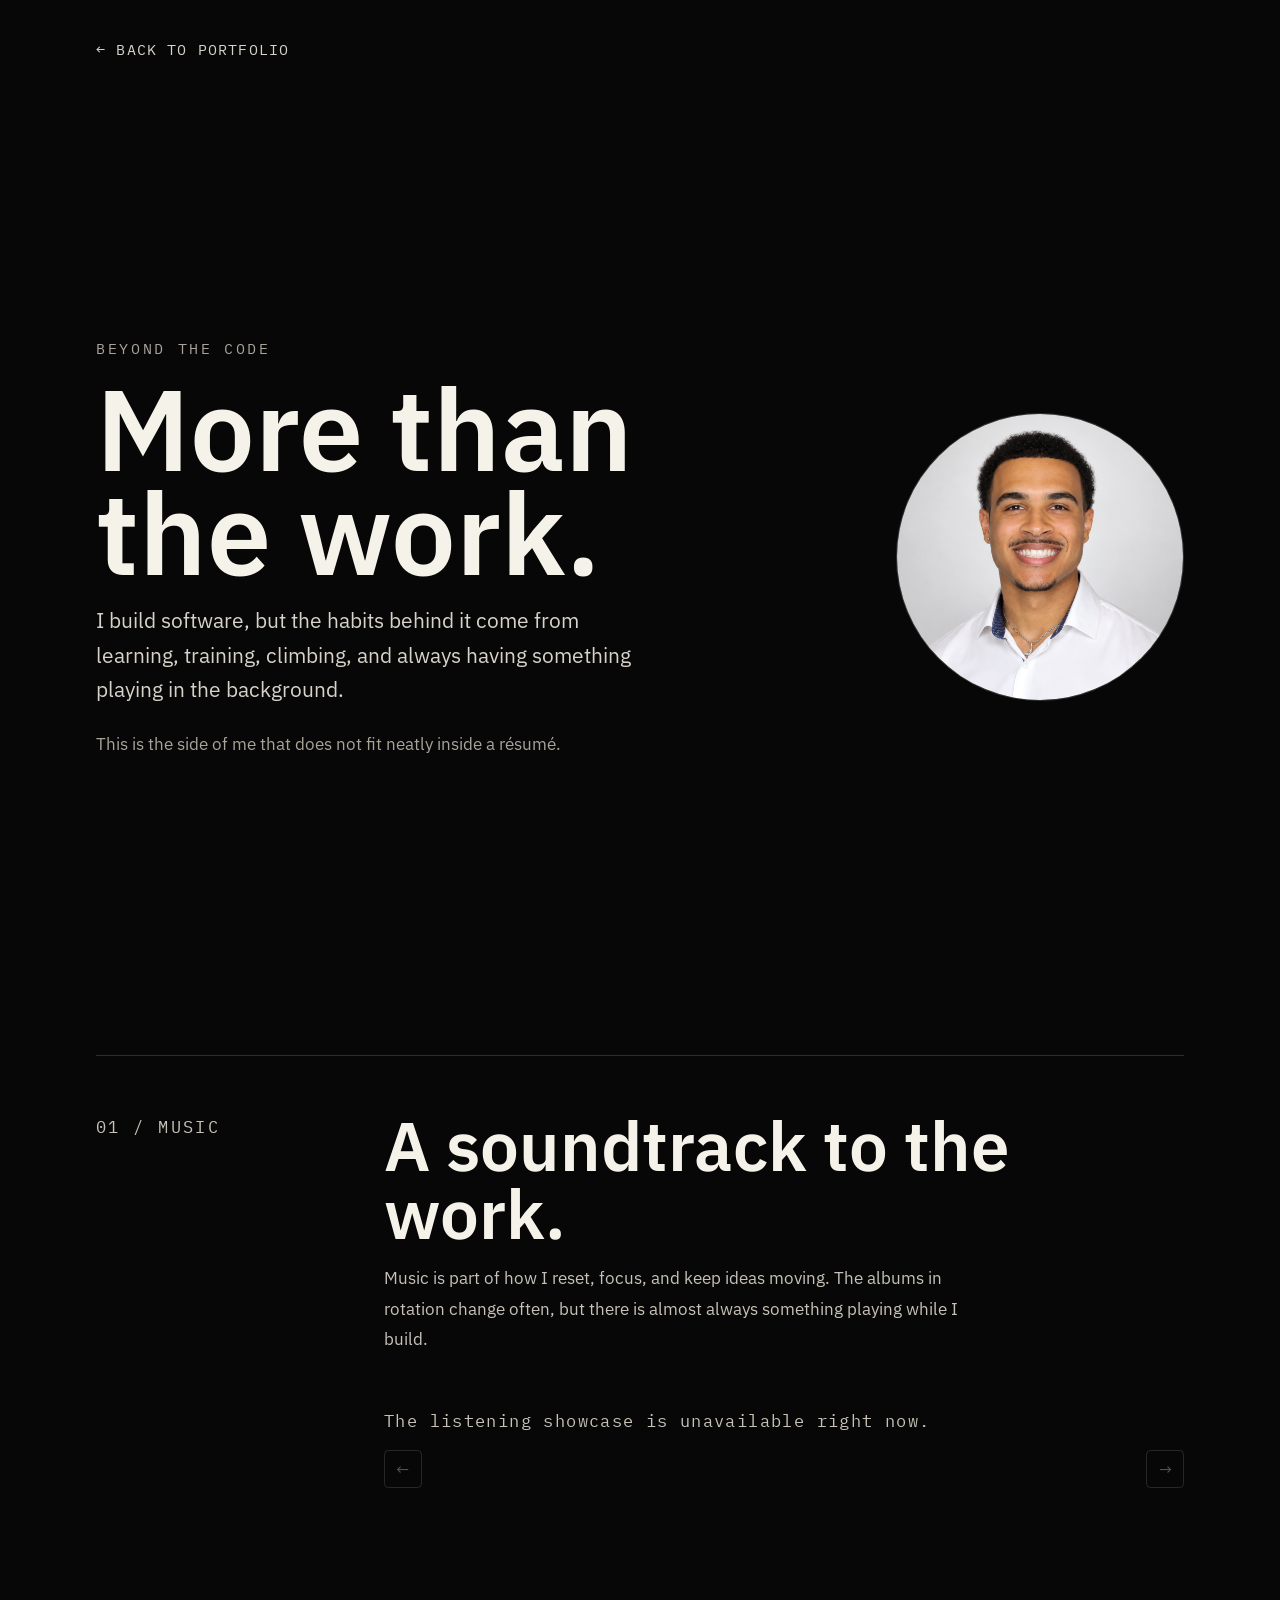
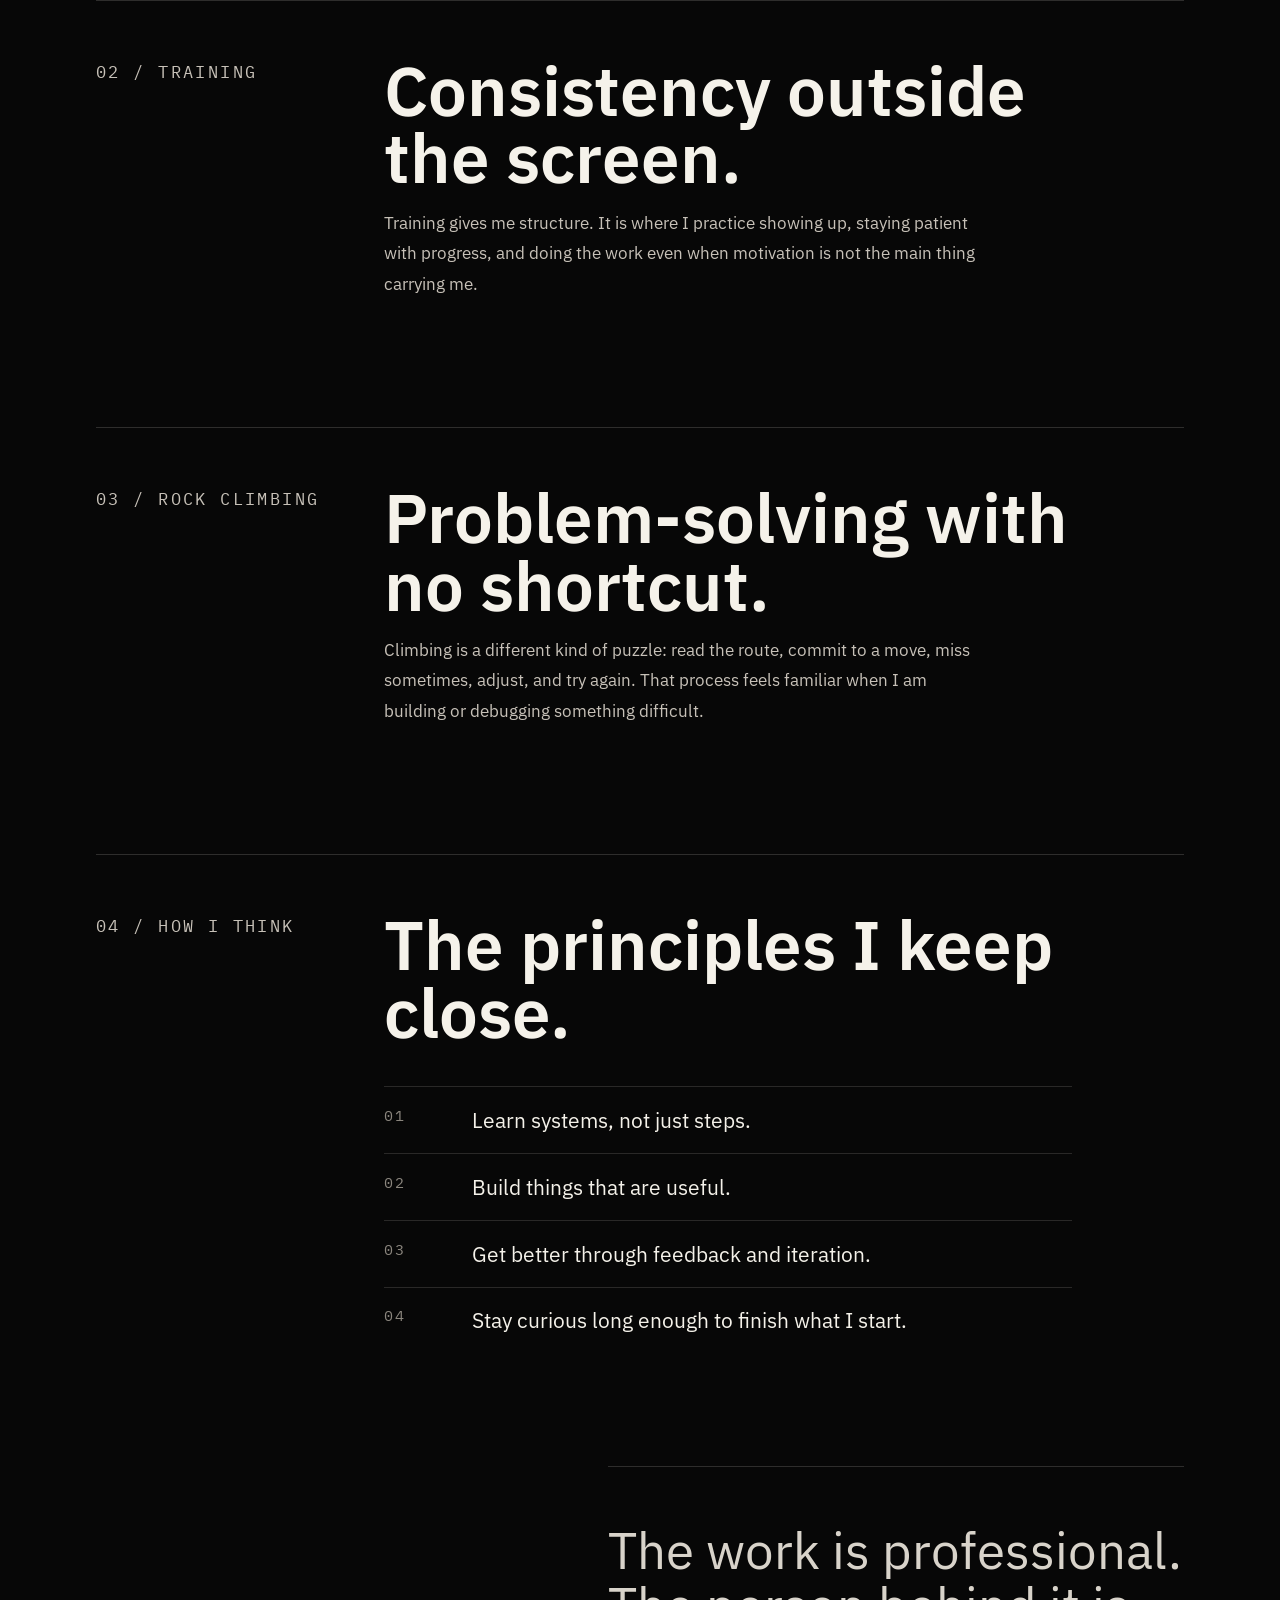
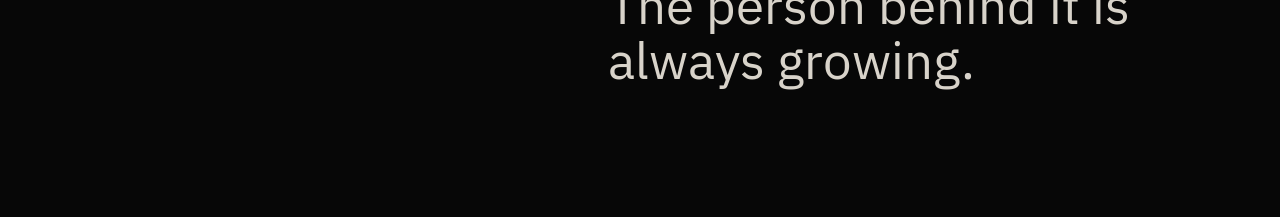
==== about.html @ 3e8cf812 "Add personal about page music showcase" ====
<!DOCTYPE html>
<html lang="en">
<head>
  <meta charset="UTF-8" />
  <title>About B.J. Saunders</title>
  <meta name="description" content="A personal about page for B.J. Saunders, focused on the interests and routines behind the portfolio." />
  <meta name="viewport" content="width=device-width, initial-scale=1" />
  <link rel="stylesheet" href="styles.css" />
</head>
<body class="about-page">
  <div class="page-transition-overlay" aria-hidden="true"></div>

  <main class="about-page-shell">
    <a class="about-page-back" href="index.html" data-return-transition>← Back to Portfolio</a>

    <section class="about-page-hero" aria-labelledby="about-page-title">
      <div class="about-page-hero-copy">
        <p class="about-page-eyebrow">BEYOND THE CODE</p>
        <h1 id="about-page-title">More than the work.</h1>
        <p class="about-page-copy">
          I build software, but the habits behind it come from learning, training, climbing,
          and always having something playing in the background.
        </p>
        <p class="about-page-secondary">
          This is the side of me that does not fit neatly inside a résumé.
        </p>
      </div>

      <figure class="about-page-portrait">
        <img
          src="assets/images/bj-headshot.png"
          alt="B.J. Saunders"
        />
      </figure>
    </section>

    <section class="about-section about-section-music" aria-labelledby="about-music-title">
      <p class="about-section-label">01 / MUSIC</p>
      <div class="about-section-body">
        <h2 id="about-music-title">A soundtrack to the work.</h2>
        <p>
          Music is part of how I reset, focus, and keep ideas moving. The albums in rotation
          change often, but there is almost always something playing while I build.
        </p>
        <div
          class="about-album-showcase"
          data-album-showcase
          aria-label="Recently played albums"
        >
          <p class="about-album-status" data-album-status aria-live="polite">
            Loading recent albums…
          </p>

          <div class="about-album-frame">
            <button
              class="about-album-nav about-album-nav-prev"
              type="button"
              aria-label="Show previous albums"
              data-album-prev
              disabled
            >
              <span aria-hidden="true">←</span>
            </button>

            <div
              class="about-album-viewport"
              data-album-viewport
              aria-label="Recently played album covers"
              tabindex="0"
            >
              <div class="about-album-track" data-album-track role="list"></div>
            </div>

            <button
              class="about-album-nav about-album-nav-next"
              type="button"
              aria-label="Show next albums"
              data-album-next
              disabled
            >
              <span aria-hidden="true">→</span>
            </button>
          </div>
        </div>
      </div>
    </section>

    <section class="about-section" aria-labelledby="about-training-title">
      <p class="about-section-label">02 / TRAINING</p>
      <div class="about-section-body">
        <h2 id="about-training-title">Consistency outside the screen.</h2>
        <p>
          Training gives me structure. It is where I practice showing up, staying patient
          with progress, and doing the work even when motivation is not the main thing
          carrying me.
        </p>
      </div>
    </section>

    <section class="about-section" aria-labelledby="about-climbing-title">
      <p class="about-section-label">03 / ROCK CLIMBING</p>
      <div class="about-section-body">
        <h2 id="about-climbing-title">Problem-solving with no shortcut.</h2>
        <p>
          Climbing is a different kind of puzzle: read the route, commit to a move, miss
          sometimes, adjust, and try again. That process feels familiar when I am building
          or debugging something difficult.
        </p>
      </div>
    </section>

    <section class="about-section about-principles" aria-labelledby="about-principles-title">
      <p class="about-section-label">04 / HOW I THINK</p>
      <div class="about-section-body">
        <h2 id="about-principles-title">The principles I keep close.</h2>
        <ol class="about-principles-list">
          <li>Learn systems, not just steps.</li>
          <li>Build things that are useful.</li>
          <li>Get better through feedback and iteration.</li>
          <li>Stay curious long enough to finish what I start.</li>
        </ol>
      </div>
    </section>

    <p class="about-page-closing">
      The work is professional. The person behind it is always growing.
    </p>
  </main>

  <script>
    (() => {
      const returnLink = document.querySelector('[data-return-transition]');
      const reduceMotion = window.matchMedia('(prefers-reduced-motion: reduce)').matches;

      if (!returnLink) return;

      let isReturnTransitioning = false;

      window.addEventListener('pageshow', () => {
        isReturnTransitioning = false;
        document.body.classList.remove('is-return-transitioning');
      });

      returnLink.addEventListener('click', (event) => {
        const shouldUseDefaultNavigation = (
          reduceMotion ||
          event.defaultPrevented ||
          event.button !== 0 ||
          event.metaKey ||
          event.ctrlKey ||
          event.shiftKey ||
          event.altKey ||
          returnLink.target
        );

        if (shouldUseDefaultNavigation) return;

        event.preventDefault();

        if (isReturnTransitioning) return;

        isReturnTransitioning = true;
        document.body.classList.add('is-return-transitioning');

        window.setTimeout(() => {
          window.location.href = 'index.html?from=about';
        }, 760);
      });
    })();
  </script>
  <script src="about.js" defer></script>
</body>
</html>
---- styles.css ----
/* Load display and text families */
@import url('https://api.fontshare.com/v2/css?f[]=clash-display@500,600&display=swap');
@import url('https://fonts.googleapis.com/css2?family=IBM+Plex+Mono:wght@400;500&family=IBM+Plex+Sans:wght@400;500;600&display=swap');

/* ---------- THEME COLORS ---------- */
:root {
  --bg: #FAF7F3;
  --surface: #F4F0EA;
  --surface-soft: #F4F0EA;
  --surface-strong: #EDE8E0;
  --text: #111111;
  --muted: #66615A;
  --faint: #827C73;
  --line: rgba(17, 17, 17, 0.18);
  --line-strong: rgba(17, 17, 17, 0.34);
  --shadow: none;
  --font-display: 'Clash Display', 'IBM Plex Sans', system-ui, sans-serif;
  --font-sans: 'IBM Plex Sans', system-ui, -apple-system, BlinkMacSystemFont, sans-serif;
  --font-mono: 'IBM Plex Mono', ui-monospace, SFMono-Regular, Menlo, Consolas, monospace;
  --step--1: clamp(0.82rem, 0.78rem + 0.18vw, 0.92rem);
  --step-0: clamp(0.98rem, 0.94rem + 0.22vw, 1.08rem);
  --step-1: clamp(1.12rem, 1.04rem + 0.4vw, 1.32rem);
  --step-2: clamp(1.38rem, 1.2rem + 0.9vw, 1.9rem);
  --step-3: clamp(2rem, 1.55rem + 2.2vw, 3.25rem);
  --radius-sm: 0.45rem;
  --radius-md: 0.72rem;
}

/* Base reset */
*,
*::before,
*::after {
  box-sizing: border-box;
}

html,
body {
  margin: 0;
  padding: 0;
}

body {
  font-family: var(--font-sans);
  background: var(--bg);
  color: var(--text);
  -webkit-font-smoothing: antialiased;
}

.ambient-dust {
  position: absolute;
  top: 0;
  left: 0;
  z-index: 0;
  width: 100%;
  height: 100%;
  pointer-events: none;
}

.site-header {
  position: sticky;
  top: 0;
  z-index: 20;
  background: rgba(250, 247, 243, 0.88);
  border-bottom: 1px solid var(--line);
  backdrop-filter: blur(12px);
}

.header-inner {
  max-width: 1040px;
  margin: 0 auto;
  padding: 1rem 1.5rem;
  display: flex;
  align-items: center;
  justify-content: space-between;
  gap: 1rem;
}

.brand {
  font-family: var(--font-mono);
  font-size: var(--step--1);
  font-weight: 600;
  letter-spacing: 0.12em;
  color: var(--text);
  text-decoration: none;
  text-transform: uppercase;
}

.site-header .nav-links {
  display: flex;
  flex-wrap: wrap;
  align-items: center;
  gap: 0.75rem;
}

.site-header .nav-links a {
  color: var(--muted);
  font-family: var(--font-sans);
  font-size: var(--step--1);
  text-decoration: none;
  padding: 0.35rem 0;
  border-radius: 0;
  transition: color 180ms ease;
}

.site-header .nav-links a:hover,
.site-header .nav-links a:focus-visible {
  color: var(--text);
}

.site-header .nav-links a.active {
  color: var(--text);
}

.page {
  position: relative;
  z-index: 1;
  max-width: 1040px;
  margin: 0 auto;
  padding: 4rem 1.5rem 5rem;
}

/* Typography */
h1, h2, h3 {
  margin: 0;
  font-family: var(--font-display);
  font-weight: 600;
  letter-spacing: 0;
  color: var(--text);
}

h1 {
  font-size: var(--step-3);
  line-height: 1.03;
}

h2 {
  font-size: var(--step-2);
}

h3 {
  font-size: var(--step-1);
}

p {
  margin: 0 0 1rem;
  line-height: 1.75;
  font-size: var(--step-0);
  color: var(--muted);
}

ul {
  margin: 0.85rem 0 1rem;
  padding-left: 1.1rem;
}

li {
  margin-bottom: 0.4rem;
  font-size: var(--step-0);
  color: var(--muted);
}

a {
  color: var(--text);
  text-decoration: underline;
  text-decoration-thickness: 1px;
  text-underline-offset: 3px;
}

a:hover {
  opacity: 0.88;
}

/* Focus styles */
a:focus-visible,
button:focus-visible,
.site-header .nav-links a:focus-visible {
  outline: 2px solid rgba(17, 17, 17, 0.7);
  outline-offset: 3px;
  border-radius: var(--radius-sm);
}

/* Scroll reveal helpers */
.reveal {
  opacity: 0;
  transform: translateY(10px);
  transition: opacity 420ms cubic-bezier(.2,.9,.2,1), transform 420ms cubic-bezier(.2,.9,.2,1);
}

.reveal.visible {
  opacity: 1;
  transform: none;
}

/* Hero */
.hero {
  position: relative;
  display: grid;
  grid-template-columns: minmax(0, 1.08fr) minmax(17rem, 0.72fr);
  align-items: center;
  gap: 2.5rem;
  min-height: 31rem;
  padding: 3.25rem 2.5rem 3rem;
  border-radius: var(--radius-md);
  background: rgba(244, 240, 234, 0.38);
  box-shadow: none;
  border: 1px solid var(--line);
  overflow: hidden;
}

.hero::before {
  content: none;
}

.hero > * {
  position: relative;
}

.hero-content {
  max-width: 39rem;
  z-index: 2;
}

.intro-eyebrow {
  display: inline-flex;
  text-transform: uppercase;
  letter-spacing: 0.2em;
  font-family: var(--font-mono);
  font-size: var(--step--1);
  margin-bottom: 1rem;
  color: var(--faint);
}

.intro-name {
  max-width: 12ch;
  text-wrap: balance;
}

.hero-tagline {
  max-width: 39rem;
  margin-top: 1rem;
  margin-bottom: 1rem;
  color: var(--text);
}

.hero-copy {
  max-width: 39rem;
  margin-bottom: 1.85rem;
}

.hero-actions {
  display: flex;
  flex-wrap: wrap;
  gap: 0.85rem;
}

.button {
  display: inline-flex;
  align-items: center;
  justify-content: center;
  padding: 0.78rem 1rem;
  border-radius: var(--radius-sm);
  font-weight: 600;
  text-decoration: none;
  transition: transform 180ms ease, background 180ms ease, color 180ms ease, border-color 180ms ease, box-shadow 180ms ease;
}

.button-primary {
  background: var(--text);
  color: var(--bg);
  box-shadow: none;
}

.button-secondary {
  background: transparent;
  color: var(--text);
  border: 1px solid var(--line);
}

.button:hover,
.button:focus-visible {
  transform: translateY(-1px);
}

.button-primary:hover,
.button-primary:focus-visible {
  background: #111111;
  box-shadow: none;
}

.button-secondary:hover,
.button-secondary:focus-visible {
  background: rgba(17, 17, 17, 0.05);
  border-color: var(--line-strong);
  box-shadow: none;
}

.hero-visual {
  position: relative;
  z-index: 1;
  display: grid;
  place-items: center;
  min-height: 24rem;
  isolation: isolate;
}

.portrait-ring {
  position: relative;
  z-index: 2;
  width: clamp(13rem, 24vw, 18rem);
  aspect-ratio: 1;
  padding: 0.45rem;
  border-radius: 50%;
  background: var(--line-strong);
  box-shadow:
    0 0 0 1px var(--line),
    0 18px 42px rgba(17, 17, 17, 0.12);
  animation: portraitDrift 9s ease-in-out infinite;
  transition: box-shadow 520ms cubic-bezier(0.16, 1, 0.3, 1);
}

.portrait-link {
  display: block;
  border-radius: 50%;
  color: inherit;
  text-decoration: none;
  line-height: 0;
  transform-origin: center;
  transition: transform 520ms cubic-bezier(0.16, 1, 0.3, 1);
}

.portrait-link:focus-visible {
  outline: 2px solid rgba(17, 17, 17, 0.7);
  outline-offset: 0.55rem;
}

.portrait-link:hover,
.portrait-link:focus-visible {
  transform: translateY(-9px) scale(1.04);
}

.portrait-link:hover .portrait-ring,
.portrait-link:focus-visible .portrait-ring {
  box-shadow:
    0 0 0 1px var(--line),
    0 0 0 0.42rem rgba(250, 247, 243, 0.72),
    0 20px 48px rgba(17, 17, 17, 0.14);
}

.hero-portrait {
  display: block;
  width: 100%;
  height: 100%;
  border-radius: 50%;
  object-fit: cover;
  object-position: 50% 42%;
  background: var(--surface);
}

.audio-wave {
  display: none;
}

.audio-wave::before,
.audio-wave::after {
  content: '';
  position: absolute;
  inset: 0;
  border-radius: inherit;
  background:
    linear-gradient(90deg, transparent, rgba(17, 17, 17, 0.1), rgba(130, 124, 115, 0.08), transparent),
    repeating-linear-gradient(90deg, transparent 0 1.1rem, rgba(17, 17, 17, 0.08) 1.1rem 1.16rem, transparent 1.16rem 2.2rem);
  mask-image: radial-gradient(ellipse at center, #000 0 44%, transparent 68%);
}

.audio-wave::after {
  transform: translateY(2rem) scaleX(0.86);
  opacity: 0.6;
}

.audio-wave-one {
  top: 3.2rem;
  right: -1.8rem;
  transform: rotate(-10deg);
  animation: waveSlide 12s ease-in-out infinite;
}

.audio-wave-two {
  bottom: 2.4rem;
  left: -2.2rem;
  transform: rotate(12deg);
  opacity: 0.2;
  animation: waveSlide 14s ease-in-out infinite reverse;
}

@keyframes portraitDrift {
  0%, 100% {
    transform: translateY(0);
  }

  50% {
    transform: translateY(-4px);
  }
}

@keyframes waveSlide {
  0%, 100% {
    translate: 0 0;
  }

  50% {
    translate: 10px 3px;
  }
}

/* Sections */
.section-heading {
  display: flex;
  flex-wrap: wrap;
  align-items: baseline;
  gap: 1rem;
  margin-bottom: 1rem;
}

.section-heading h2 {
  font-size: var(--step-2);
}

.section-text {
  color: var(--muted);
  font-size: var(--step-0);
  line-height: 1.75;
  max-width: 40rem;
}

.current-focus {
  margin-top: 2.5rem;
  padding: 1.4rem 0 0;
  border-top: 1px solid var(--line);
  background: transparent;
  border-radius: 0;
}

.focus-list {
  display: grid;
  grid-template-columns: repeat(3, minmax(0, 1fr));
  gap: 0.85rem;
  margin-top: 1rem;
}

.focus-card {
  min-height: 100%;
  padding: 1rem 0;
  border-top: 1px solid var(--line);
  border-radius: 0;
  background: transparent;
}

.focus-card h3 {
  margin-bottom: 0.55rem;
  font-size: var(--step-1);
}

.focus-card p {
  margin-bottom: 0;
  font-size: var(--step--1);
  line-height: 1.65;
}

.block {
  margin-top: 3rem;
  padding-top: 2rem;
  border-top: 1px solid var(--line);
}

.about p {
  color: var(--muted);
}

.project-grid,
.experience-grid,
.skills-grid,
.outside-grid {
  display: grid;
  gap: 1.2rem;
  margin-top: 1.5rem;
}

.project-card,
.experience-card,
.skills-card,
.outside-card {
  border: 1px solid var(--line);
  border-radius: var(--radius-md);
  background: rgba(244, 240, 234, 0.44);
  padding: 1.35rem;
  box-shadow: none;
  transition: border-color 180ms ease, background 180ms ease;
}

.project-card:hover,
.experience-card:hover,
.skills-card:hover,
.outside-card:hover {
  border-color: var(--line-strong);
  background: rgba(237, 232, 224, 0.5);
}

.project-card h3,
.experience-card h3,
.skills-card h3,
.outside-card h3 {
  margin-bottom: 0.9rem;
}

.project-stack {
  color: var(--faint);
  font-family: var(--font-mono);
  font-size: var(--step--1);
  line-height: 1.5;
  margin-bottom: 0.85rem;
}

.project-meta {
  display: flex;
  flex-wrap: wrap;
  gap: 0.6rem;
  margin-top: 1.2rem;
}

.meta-chip {
  display: inline-flex;
  align-items: center;
  padding: 0.32rem 0.55rem;
  border-radius: var(--radius-sm);
  background: transparent;
  border: 1px solid var(--line);
  color: var(--muted);
  font-family: var(--font-mono);
  font-size: var(--step--1);
}

.meta-empty {
  color: var(--muted);
  background: transparent;
}

.experience-meta {
  color: var(--faint);
  font-family: var(--font-mono);
  font-size: var(--step--1);
  margin-bottom: 1rem;
}

.experience-card-secondary {
  background: rgba(237, 232, 224, 0.36);
  border-color: var(--line);
}

.experience-card-secondary h3 {
  color: var(--text);
}

.experience-card-secondary .experience-meta {
  color: var(--faint);
}

.skills-grid {
  grid-template-columns: repeat(2, minmax(0, 1fr));
}

.skills-card {
  background: rgba(244, 240, 234, 0.36);
}

.outside-grid {
  grid-template-columns: repeat(2, minmax(0, 1fr));
  align-items: stretch;
}

.outside-card-featured {
  grid-column: 1 / -1;
  grid-row: auto;
  border-color: var(--line-strong);
  background: rgba(244, 240, 234, 0.5);
  box-shadow: none;
}

.music-card-note {
  margin-top: 1.25rem;
  padding-top: 0.85rem;
  border-top: 1px solid var(--line);
}

.music-card-note p {
  margin-bottom: 0;
  color: var(--muted);
  font-size: var(--step--1);
  line-height: 1.55;
}

.music-card-note-label {
  color: var(--faint);
  font-family: var(--font-mono);
  letter-spacing: 0.12em;
  text-transform: uppercase;
}

.outside-note {
  color: var(--muted);
  margin-top: 0.65rem;
}

.contact-links {
  display: flex;
  flex-wrap: wrap;
  gap: 0.9rem;
  margin-top: 1.1rem;
}

.contact-icon-link {
  display: inline-grid;
  place-items: center;
  width: 3.1rem;
  height: 3.1rem;
  border: 1px solid var(--line-strong);
  border-radius: var(--radius-sm);
  color: var(--text);
  text-decoration: none;
  transition: background 180ms ease, border-color 180ms ease, color 180ms ease;
}

.contact-icon-link svg {
  width: 1.35rem;
  height: 1.35rem;
  fill: none;
  stroke: currentColor;
  stroke-linecap: round;
  stroke-linejoin: round;
  stroke-width: 1.7;
}

.contact-icon-link:hover,
.contact-icon-link:focus-visible {
  background: var(--text);
  border-color: var(--text);
  color: var(--bg);
}

/* Floating music mini-player */
.music-player {
  position: fixed;
  right: max(1.25rem, env(safe-area-inset-right));
  left: auto;
  top: auto;
  bottom: max(1.25rem, env(safe-area-inset-bottom));
  z-index: 30;
  width: min(21rem, calc(100vw - 2rem));
  pointer-events: none;
}

.music-player-toggle,
.music-player-card,
.music-player-close {
  pointer-events: auto;
}

.music-player-toggle {
  display: grid;
  justify-items: center;
  gap: 0.52rem;
  width: min(9.4rem, 100%);
  margin-left: auto;
  padding: 0.62rem;
  border: 0;
  border-radius: var(--radius-md);
  background: transparent;
  box-shadow: none;
  text-align: center;
  color: var(--text);
  cursor: pointer;
  transition:
    opacity 180ms ease,
    visibility 0s linear,
    transform 380ms cubic-bezier(0.2, 0.8, 0.2, 1),
    background 180ms ease,
    box-shadow 180ms ease;
}

.music-player-toggle:hover,
.music-player-toggle:focus-visible {
  transform: translateY(-2px);
  background: transparent;
  box-shadow: none;
}

.music-player-card {
  position: absolute;
  right: 0;
  left: auto;
  top: auto;
  bottom: 0;
  width: 100%;
  padding: 1rem;
  border: 1px solid var(--line);
  border-radius: var(--radius-md);
  background: rgba(10, 10, 10, 0.96);
  box-shadow: none;
  color: #F5F2EA;
  opacity: 0;
  transform: translate(0.5rem, 1.4rem) scale(0.94);
  transform-origin: bottom right;
  visibility: hidden;
  transition:
    opacity 360ms ease,
    transform 360ms cubic-bezier(0.2, 0.8, 0.2, 1),
    visibility 360ms ease;
}

.music-player.is-expanded .music-player-card {
  opacity: 1;
  transform: translateY(0) scale(1);
  visibility: visible;
}

.music-player.is-expanded .music-player-toggle {
  opacity: 0;
  visibility: hidden;
  transform: translateY(0.25rem) scale(0.9);
  transition:
    opacity 180ms ease 220ms,
    transform 380ms cubic-bezier(0.2, 0.8, 0.2, 1),
    visibility 0s linear 400ms;
}

.music-player-header {
  display: flex;
  align-items: center;
  justify-content: space-between;
  gap: 1rem;
  margin-bottom: 0.85rem;
}

.music-player-header h2 {
  font-family: var(--font-mono);
  font-size: var(--step--1);
  letter-spacing: 0.13em;
  text-transform: uppercase;
  color: #B9B6AE;
}

.music-player-close {
  display: inline-grid;
  place-items: center;
  flex: 0 0 auto;
  width: 2rem;
  height: 2rem;
  padding: 0;
  border: 1px solid rgba(245, 242, 234, 0.18);
  border-radius: 50%;
  background: rgba(255, 255, 255, 0.04);
  color: #F5F2EA;
  cursor: pointer;
  font: inherit;
  line-height: 1;
  transition: background 180ms ease, border-color 180ms ease, transform 180ms ease;
}

.music-player-close:hover,
.music-player-close:focus-visible {
  background: rgba(245, 242, 234, 0.08);
  border-color: rgba(245, 242, 234, 0.34);
  transform: translateY(-1px);
}

.music-player-body {
  display: grid;
  grid-template-columns: 6.5rem minmax(0, 1fr);
  align-items: center;
  gap: 1rem;
}

.album-placeholder {
  display: grid;
  place-items: center;
  width: 6.5rem;
  aspect-ratio: 1;
  border-radius: 0.72rem;
  background: rgba(255, 255, 255, 0.02);
}

.compact-art-wrap {
  position: relative;
  display: grid;
  place-items: center;
  width: 5.75rem;
  aspect-ratio: 1;
  transform-origin: center;
  transition: transform 380ms cubic-bezier(0.2, 0.8, 0.2, 1);
}

.music-player.is-expanded .compact-art-wrap {
  transform: rotate(70deg) scale(0.9);
}

.compact-album-art,
.expanded-album-art {
  display: block;
  width: 100%;
  height: 100%;
  border: 1px solid rgba(245, 243, 238, 0.14);
  object-fit: cover;
  background:
    linear-gradient(135deg, rgba(245, 242, 234, 0.14), rgba(126, 122, 114, 0.08)),
    rgba(18, 18, 18, 0.95);
}

.compact-album-art {
  border-radius: 50%;
  box-shadow:
    0 0 0 0.24rem rgba(7, 7, 7, 0.96),
    0 0 0 0.32rem rgba(245, 242, 234, 0.12),
    inset 0 0 0 1px rgba(245, 243, 238, 0.14),
    inset 0 0 28px rgba(8, 9, 12, 0.34),
    0 0 18px rgba(245, 242, 234, 0.08);
}

.compact-art-wrap::after {
  content: '';
  position: absolute;
  inset: 0.12rem;
  border-radius: 50%;
  pointer-events: none;
  background:
    repeating-radial-gradient(circle at center, transparent 0 0.45rem, rgba(8, 9, 12, 0.16) 0.48rem 0.5rem),
    radial-gradient(circle at 36% 28%, rgba(255, 255, 255, 0.16), transparent 24%);
}

.expanded-album-art {
  border-radius: 0.72rem;
  box-shadow: none;
}

.compact-track-copy {
  display: grid;
  gap: 0.1rem;
  width: 100%;
  min-width: 0;
}

.compact-status,
.compact-title,
.compact-artist {
  display: block;
  min-width: 0;
  overflow: hidden;
  text-overflow: ellipsis;
  white-space: nowrap;
}

.compact-status {
  color: var(--faint);
  font-family: var(--font-mono);
  font-size: clamp(0.58rem, 0.55rem + 0.12vw, 0.64rem);
  font-weight: 600;
  letter-spacing: 0.08em;
  line-height: 1.2;
  text-transform: uppercase;
}

.compact-title {
  color: var(--text);
  font-size: var(--step--1);
  font-weight: 600;
  line-height: 1.28;
}

.compact-artist {
  color: var(--muted);
  font-size: clamp(0.72rem, 0.68rem + 0.15vw, 0.8rem);
  line-height: 1.35;
}

.music-player.is-playing .compact-album-art {
  animation: vinylRotate 18s linear infinite;
}

.track-title {
  margin-bottom: 0.2rem;
  color: #F5F2EA;
  font-weight: 600;
  line-height: 1.35;
}

.track-meta {
  margin-bottom: 0.32rem;
  color: #B9B6AE;
  font-size: var(--step--1);
  line-height: 1.45;
}

.track-status {
  margin-bottom: 0.7rem;
  color: #B9B6AE;
  font-family: var(--font-mono);
  font-size: var(--step--1);
  line-height: 1.45;
}

.spotify-placeholder {
  display: inline-flex;
  align-items: center;
  width: fit-content;
  padding: 0.4rem 0.58rem;
  border: 1px solid rgba(245, 242, 234, 0.18);
  border-radius: var(--radius-sm);
  background: transparent;
  color: #B9B6AE;
  font-size: var(--step--1);
  line-height: 1.2;
}

.spotify-link {
  text-decoration: none;
}

.spotify-link:hover,
.spotify-link:focus-visible {
  color: #F5F2EA;
  border-color: rgba(245, 242, 234, 0.34);
  background: rgba(245, 242, 234, 0.06);
}

.spotify-link.is-hidden {
  display: none;
}

.page-transition-overlay {
  position: fixed;
  inset: 0;
  z-index: 100;
  background: #050505;
  pointer-events: none;
  transform: translateX(-100%);
  transition: transform 740ms cubic-bezier(0.76, 0, 0.24, 1);
}

body.is-page-transitioning .page-transition-overlay {
  pointer-events: auto;
  transform: translateX(0);
}

html.is-returning-from-about .page-transition-overlay {
  animation: portfolioReturnReveal 760ms cubic-bezier(0.76, 0, 0.24, 1) 120ms forwards;
  transform: translateX(0);
}

.about-page .page-transition-overlay {
  animation: aboutPageReveal 760ms cubic-bezier(0.76, 0, 0.24, 1) 120ms forwards;
  transform: translateX(0);
}

.about-page.is-return-transitioning .page-transition-overlay {
  animation: none;
  pointer-events: auto;
  transform: translateX(0);
  transition: transform 740ms cubic-bezier(0.76, 0, 0.24, 1);
}

/* Personal about page */
.about-page {
  min-height: 100vh;
  background: #070707;
  color: #F5F2EA;
}

.about-page-shell {
  width: min(68rem, calc(100% - 2rem));
  margin: 0 auto;
  padding: clamp(1.25rem, 4vw, 2.5rem) 0 clamp(4rem, 10vw, 8rem);
  display: flex;
  flex-direction: column;
  gap: clamp(4rem, 9vw, 7rem);
}

.about-page-back {
  align-self: flex-start;
  color: #D8D3CA;
  font-family: var(--font-mono);
  font-size: var(--step--1);
  letter-spacing: 0.08em;
  text-decoration: none;
  text-transform: uppercase;
}

.about-page-back:hover,
.about-page-back:focus-visible {
  color: #F5F2EA;
}

.about-page a:focus-visible {
  outline: 2px solid rgba(245, 242, 234, 0.82);
  outline-offset: 0.35rem;
}

.about-page-hero {
  min-height: calc(100vh - 8rem);
  display: grid;
  grid-template-columns: minmax(0, 1.05fr) minmax(15rem, 0.75fr);
  align-items: center;
  gap: clamp(2rem, 6vw, 5rem);
}

.about-page-eyebrow {
  margin-bottom: 1.1rem;
  color: #A9A39A;
  font-family: var(--font-mono);
  font-size: var(--step--1);
  letter-spacing: 0.18em;
  line-height: 1.4;
  text-transform: uppercase;
}

.about-page h1 {
  margin-bottom: 1.15rem;
  color: #F5F2EA;
  font-size: clamp(3.2rem, 9vw, 7.5rem);
  line-height: 0.9;
  max-width: 8ch;
}

.about-page-copy {
  max-width: 35rem;
  color: #D8D3CA;
  font-size: var(--step-1);
  line-height: 1.65;
}

.about-page-secondary {
  max-width: 31rem;
  margin-top: 1.35rem;
  color: #A9A39A;
  font-size: var(--step-0);
}

.about-page-portrait {
  margin: 0;
  justify-self: end;
  width: min(100%, clamp(14rem, 28vw, 18rem));
}

.about-page-portrait img {
  display: block;
  width: 100%;
  aspect-ratio: 1;
  border-radius: 50%;
  object-fit: cover;
  object-position: 50% 42%;
  border: 1px solid rgba(245, 242, 234, 0.18);
  filter: grayscale(0.08) contrast(1.04);
}

.about-section {
  display: grid;
  grid-template-columns: minmax(8rem, 0.28fr) minmax(0, 1fr);
  gap: clamp(1.5rem, 5vw, 4rem);
  padding-top: clamp(2rem, 5vw, 3.5rem);
  border-top: 1px solid rgba(245, 242, 234, 0.16);
}

.about-section-label {
  margin: 0;
  color: #8B867E;
  font-family: var(--font-mono);
  font-size: var(--step--1);
  letter-spacing: 0.14em;
  line-height: 1.5;
}

.about-section-body {
  max-width: 43rem;
}

.about-section h2 {
  margin-bottom: 1rem;
  color: #F5F2EA;
  font-size: clamp(2.1rem, 5.4vw, 4.7rem);
  line-height: 0.98;
}

.about-section p {
  max-width: 38rem;
  color: #C7C1B8;
  font-size: var(--step-0);
  line-height: 1.75;
}

.about-section-music .about-section-body {
  max-width: min(100%, 58rem);
}

.about-album-showcase {
  margin-top: clamp(2rem, 5vw, 3.25rem);
  max-width: 100%;
}

.about-album-status {
  min-height: 1.35rem;
  margin: 0 0 0.85rem;
  color: #8B867E;
  font-family: var(--font-mono);
  font-size: var(--step--1);
  letter-spacing: 0.08em;
  line-height: 1.45;
}

.about-album-frame {
  display: grid;
  grid-template-columns: auto minmax(0, 1fr) auto;
  align-items: center;
  gap: 0.75rem;
  max-width: 100%;
}

.about-album-viewport {
  min-width: 0;
  max-width: 100%;
  overflow-x: auto;
  overflow-y: hidden;
  scroll-snap-type: x mandatory;
  scroll-padding-inline: 0.2rem;
  -webkit-overflow-scrolling: touch;
  scrollbar-width: none;
}

.about-album-viewport::-webkit-scrollbar {
  display: none;
}

.about-album-track {
  display: flex;
  align-items: stretch;
  gap: clamp(0.8rem, 2vw, 1.15rem);
  padding: 0.2rem 0 0.4rem;
}

.about-album-card {
  flex: 0 0 clamp(9.2rem, 17vw, 12.5rem);
  min-width: 0;
  color: #F5F2EA;
  text-decoration: none;
  scroll-snap-align: start;
  transition: transform 220ms ease;
}

.about-album-card:hover,
.about-album-card:focus-visible {
  transform: translateY(-4px) scale(1.025);
}

.about-album-card img {
  display: block;
  width: 100%;
  aspect-ratio: 1;
  object-fit: cover;
  border: 1px solid rgba(245, 242, 234, 0.16);
}

.about-album-caption {
  display: grid;
  gap: 0.22rem;
  padding-top: 0.72rem;
}

.about-album-name,
.about-album-artist,
.about-album-track-title {
  display: block;
  min-width: 0;
  overflow: hidden;
  text-overflow: ellipsis;
  white-space: nowrap;
}

.about-album-name {
  color: #F5F2EA;
  font-size: var(--step--1);
  font-weight: 600;
  line-height: 1.35;
}

.about-album-artist {
  color: #C7C1B8;
  font-size: clamp(0.74rem, 0.7rem + 0.16vw, 0.84rem);
  line-height: 1.35;
}

.about-album-track-title {
  color: #8B867E;
  font-family: var(--font-mono);
  font-size: clamp(0.64rem, 0.61rem + 0.12vw, 0.72rem);
  line-height: 1.35;
}

.about-album-nav {
  display: inline-grid;
  place-items: center;
  width: 2.35rem;
  height: 2.35rem;
  padding: 0;
  border: 1px solid rgba(245, 242, 234, 0.42);
  border-radius: 0.28rem;
  background: transparent;
  color: #F5F2EA;
  cursor: pointer;
  font: inherit;
  line-height: 1;
  transition: color 180ms ease, border-color 180ms ease, opacity 180ms ease, transform 180ms ease;
}

.about-album-nav:hover,
.about-album-nav:focus-visible {
  border-color: rgba(245, 242, 234, 0.82);
  transform: translateY(-1px);
}

.about-album-nav:disabled {
  cursor: default;
  opacity: 0.32;
  transform: none;
}

.about-principles-list {
  margin: clamp(1.5rem, 4vw, 2.5rem) 0 0;
  padding: 0;
  list-style: none;
  counter-reset: about-principle;
}

.about-principles-list li {
  counter-increment: about-principle;
  display: grid;
  grid-template-columns: 4.5rem minmax(0, 1fr);
  gap: 1rem;
  margin: 0;
  padding: 1.1rem 0;
  border-top: 1px solid rgba(245, 242, 234, 0.14);
  color: #F5F2EA;
  font-size: var(--step-1);
  line-height: 1.45;
}

.about-principles-list li::before {
  content: counter(about-principle, decimal-leading-zero);
  color: #8B867E;
  font-family: var(--font-mono);
  font-size: var(--step--1);
  letter-spacing: 0.14em;
}

.about-page-closing {
  max-width: 36rem;
  margin: 0 0 0 auto;
  padding-top: clamp(2rem, 5vw, 3.5rem);
  border-top: 1px solid rgba(245, 242, 234, 0.16);
  color: #D8D3CA;
  font-family: var(--font-display);
  font-size: clamp(1.7rem, 4vw, 3.2rem);
  line-height: 1.08;
}

@media (max-width: 760px) {
  .about-page-shell {
    width: min(100% - 2rem, 42rem);
    gap: clamp(3rem, 12vw, 5rem);
  }

  .about-page-hero {
    min-height: auto;
    grid-template-columns: 1fr;
    padding-top: clamp(2.5rem, 12vw, 5rem);
  }

  .about-page-portrait {
    justify-self: start;
    order: -1;
    width: clamp(12rem, 58vw, 16rem);
  }

  .about-page h1 {
    font-size: clamp(3rem, 18vw, 5.4rem);
  }

  .about-section {
    grid-template-columns: 1fr;
    gap: 0.9rem;
  }

  .about-section h2 {
    font-size: clamp(2rem, 12vw, 3.4rem);
  }

  .about-album-frame {
    grid-template-columns: 2.2rem minmax(0, 1fr) 2.2rem;
    gap: 0.5rem;
  }

  .about-album-card {
    flex-basis: clamp(8.25rem, 42vw, 10rem);
  }

  .about-album-nav {
    width: 2.2rem;
    height: 2.2rem;
  }

  .about-principles-list li {
    grid-template-columns: 3rem minmax(0, 1fr);
    gap: 0.8rem;
  }

  .about-page-closing {
    margin-left: 0;
  }
}

@keyframes aboutPageReveal {
  to {
    transform: translateX(100%);
  }
}

@keyframes portfolioReturnReveal {
  to {
    transform: translateX(-100%);
  }
}

@keyframes vinylRotate {
  to {
    transform: rotate(360deg);
  }
}

@media (max-width: 900px) {
  .header-inner {
    flex-direction: column;
    align-items: flex-start;
  }

  .site-header .nav-links {
    justify-content: flex-start;
  }

  .hero {
    grid-template-columns: 1fr;
    min-height: auto;
    gap: 2rem;
    padding: 2.5rem 1.2rem 2rem;
  }

  .hero-content {
    max-width: none;
  }

  .intro-name {
    max-width: 13ch;
  }

  .hero-visual {
    min-height: 19rem;
    order: -1;
  }

  .portrait-ring {
    width: clamp(12rem, 50vw, 16.5rem);
  }

  .audio-wave {
    width: 76%;
  }

  .hero-actions {
    flex-direction: column;
    align-items: stretch;
  }

  .skills-grid,
  .project-grid,
  .experience-grid,
  .focus-list,
  .outside-grid {
    grid-template-columns: 1fr;
  }

  .outside-card-featured {
    grid-column: auto;
    grid-row: auto;
  }
}

@media (max-width: 640px) {
  .page,
  .header-inner {
    padding-left: 1rem;
    padding-right: 1rem;
  }
  .hero {
    border-radius: 1.5rem;
  }
}

@media (max-width: 640px) {
  .music-player-body {
    grid-template-columns: 5rem minmax(0, 1fr);
  }

  .album-placeholder {
    width: 5rem;
  }
}

@media (prefers-reduced-motion: reduce) {
  *,
  *::before,
  *::after {
    scroll-behavior: auto !important;
    animation-duration: 0.001ms !important;
    animation-iteration-count: 1 !important;
    transition-duration: 0.001ms !important;
  }

  .reveal {
    opacity: 1;
    transform: none;
  }

  .compact-album-art {
    animation: none;
  }

  .ambient-dust {
    display: none;
  }

  .page-transition-overlay {
    display: none;
  }
}
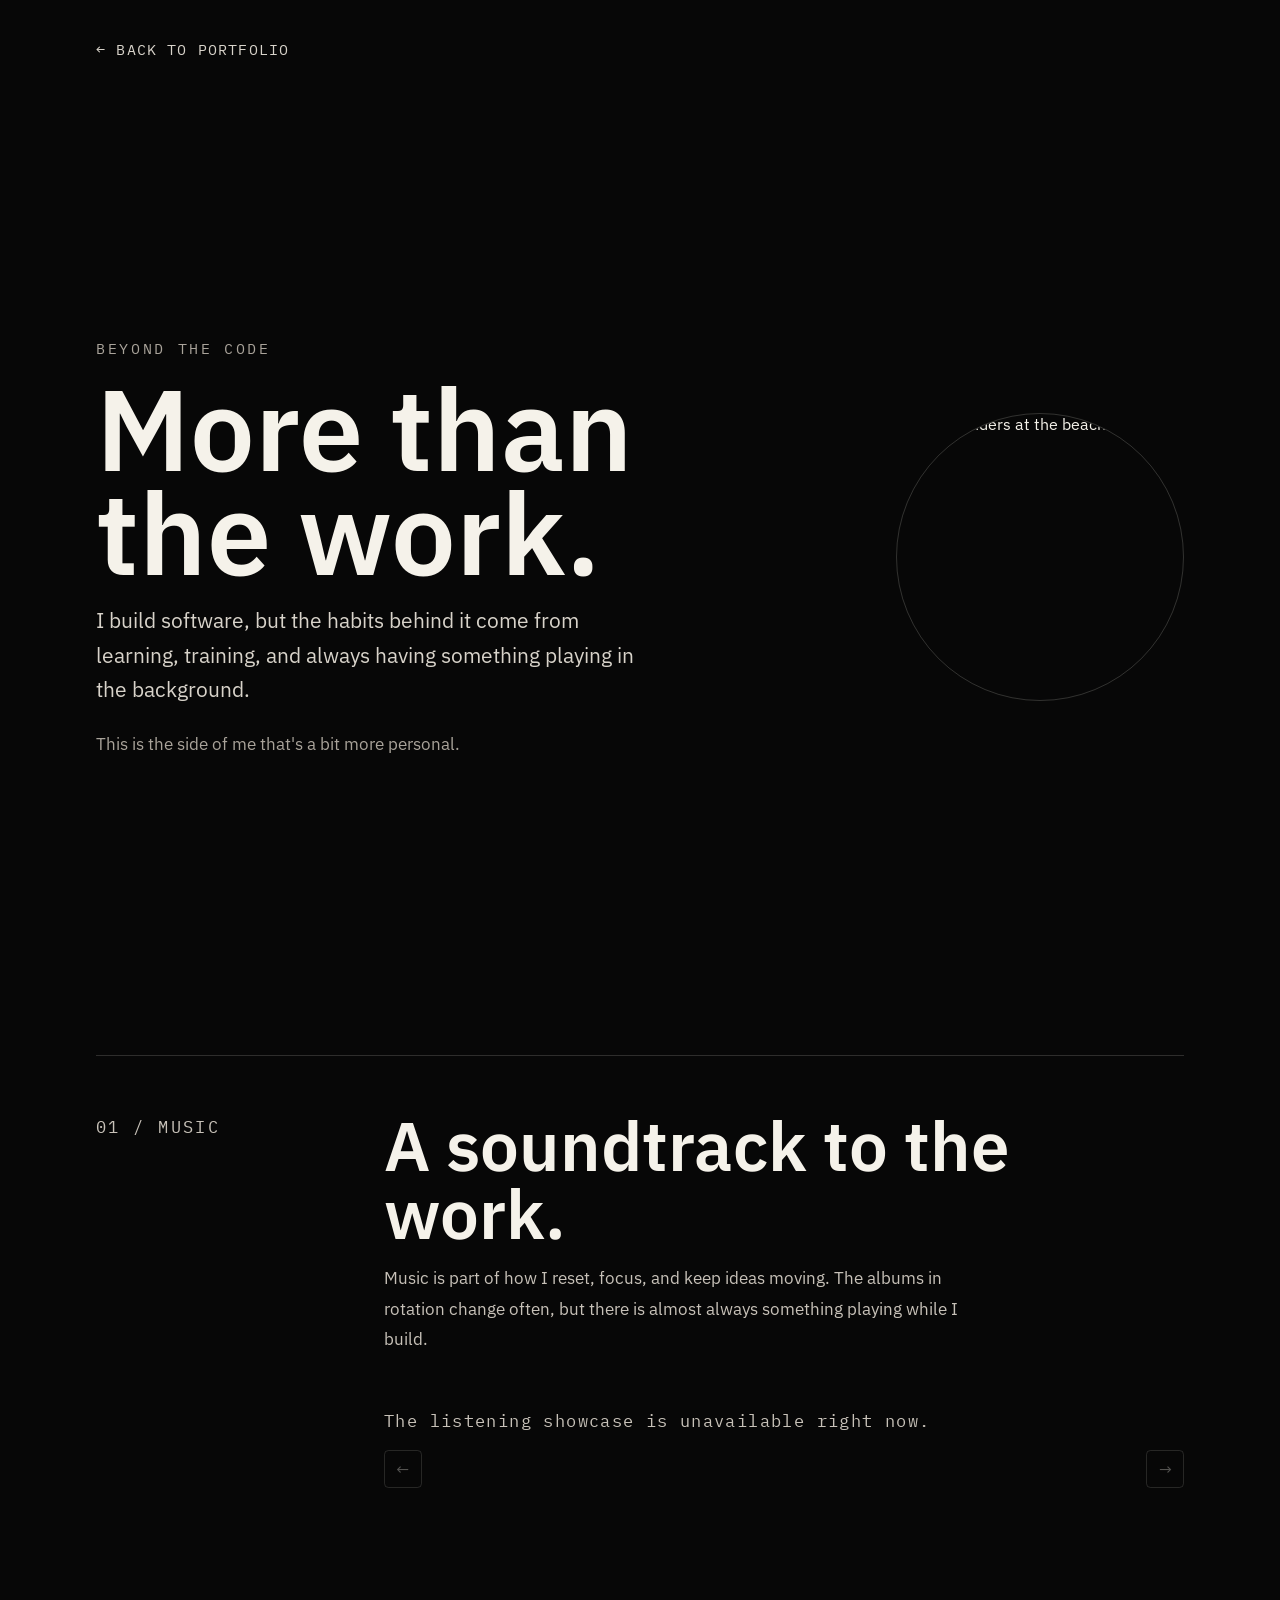
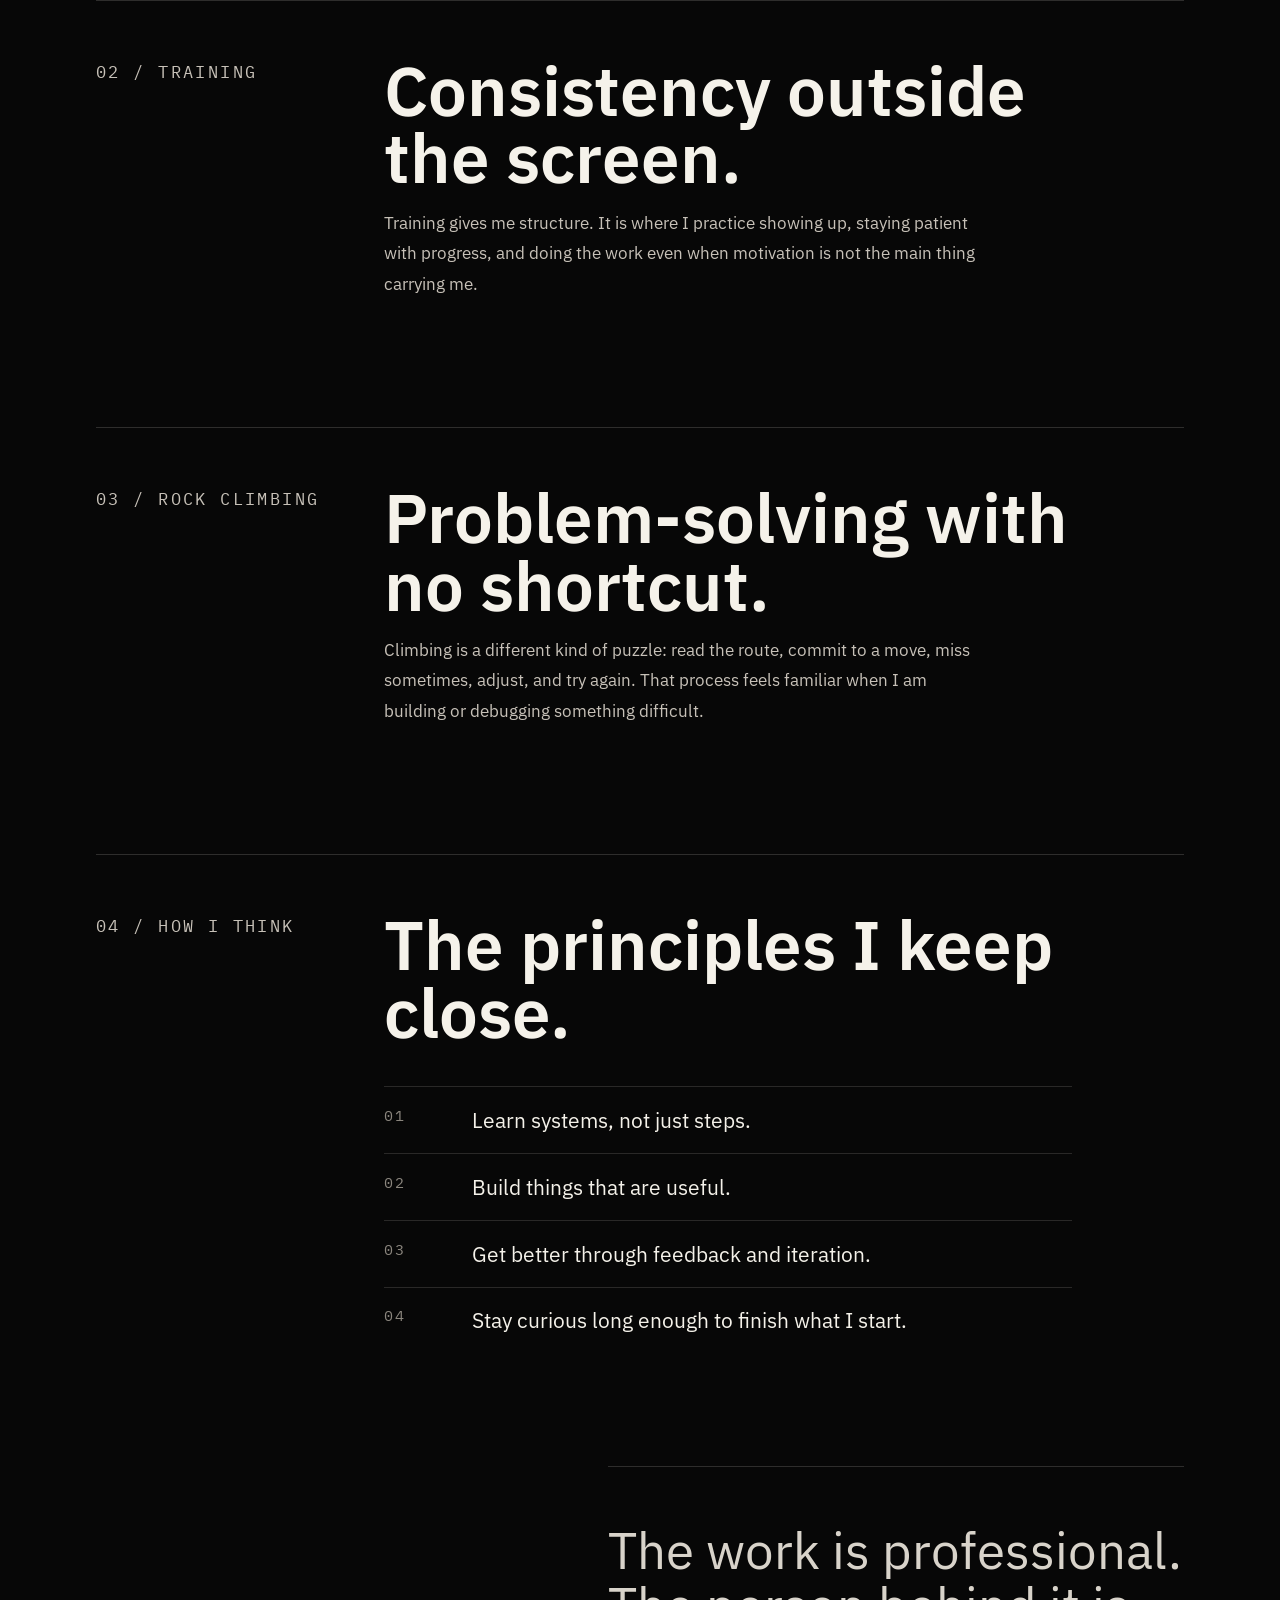
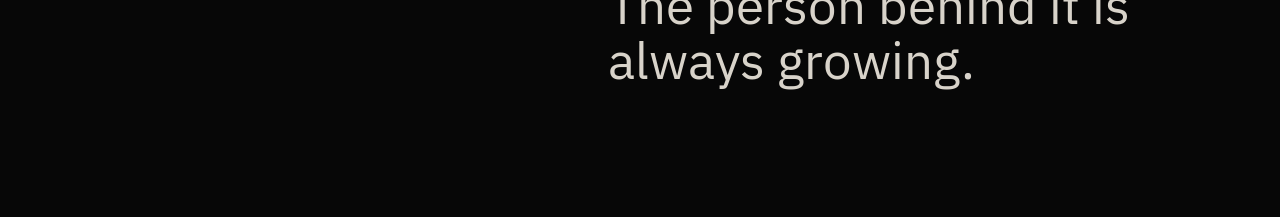
==== commit b39ac9b5: "Add learning and certifications section" ====
--- a/about.html
+++ b/about.html
@@ -18,18 +18,18 @@
         <p class="about-page-eyebrow">BEYOND THE CODE</p>
         <h1 id="about-page-title">More than the work.</h1>
         <p class="about-page-copy">
-          I build software, but the habits behind it come from learning, training, climbing,
+          I build software, but the habits behind it come from learning, training,
           and always having something playing in the background.
         </p>
         <p class="about-page-secondary">
-          This is the side of me that does not fit neatly inside a résumé.
+          This is the side of me that's a bit more personal.
         </p>
       </div>
 
       <figure class="about-page-portrait">
         <img
-          src="assets/images/bj-headshot.png"
-          alt="B.J. Saunders"
+          src="assets/images/bj-personal-headshot.jpg"
+          alt="B.J. Saunders at the beach"
         />
       </figure>
     </section>
--- a/styles.css
+++ b/styles.css
@@ -319,11 +319,10 @@
 }
 
 .portrait-link {
-  display: block;
+  display: inline-block;
   border-radius: 50%;
   color: inherit;
   text-decoration: none;
-  line-height: 0;
   transform-origin: center;
   transition: transform 520ms cubic-bezier(0.16, 1, 0.3, 1);
 }
@@ -344,6 +343,58 @@
     0 0 0 1px var(--line),
     0 0 0 0.42rem rgba(250, 247, 243, 0.72),
     0 20px 48px rgba(17, 17, 17, 0.14);
+}
+
+.portrait-invitation {
+  width: min(13rem, 100%);
+  margin: 1.05rem auto 0;
+  color: var(--text);
+  line-height: 1.2;
+  opacity: 0.76;
+  pointer-events: none;
+  text-align: center;
+  transform: translateY(0);
+  transition: opacity 420ms ease, transform 420ms cubic-bezier(0.16, 1, 0.3, 1);
+}
+
+.portrait-invitation-arrow {
+  display: inline-block;
+  color: var(--faint);
+  font-family: var(--font-mono);
+  font-size: 0.78rem;
+  line-height: 1;
+  transform: translateY(-0.02rem);
+}
+
+.portrait-invitation-copy {
+  display: grid;
+  gap: 0.18rem;
+  padding-top: 0.65rem;
+  border-top: 1px solid var(--line-strong);
+}
+
+.portrait-invitation-label,
+.portrait-invitation-text {
+  display: block;
+}
+
+.portrait-invitation-label {
+  color: var(--text);
+  font-family: var(--font-mono);
+  font-size: clamp(0.58rem, 0.55rem + 0.12vw, 0.68rem);
+  font-weight: 500;
+  letter-spacing: 0.14em;
+}
+
+.portrait-invitation-text {
+  color: var(--muted);
+  font-size: clamp(0.72rem, 0.68rem + 0.16vw, 0.82rem);
+}
+
+.portrait-link:hover + .portrait-invitation,
+.portrait-link:focus-visible + .portrait-invitation {
+  opacity: 1;
+  transform: translateY(-0.18rem);
 }
 
 .hero-portrait {
@@ -466,20 +517,137 @@
   line-height: 1.65;
 }
 
+.certification-item {
+  display: grid;
+  grid-template-columns: minmax(14rem, 0.72fr) minmax(0, 1fr);
+  gap: clamp(1.25rem, 4vw, 2.5rem);
+  align-items: center;
+  margin-top: 1.5rem;
+  padding: clamp(1.1rem, 3vw, 1.5rem) 0;
+  border-top: 1px solid var(--line);
+  border-bottom: 1px solid var(--line);
+}
+
+.certification-visual {
+  position: relative;
+  aspect-ratio: 1.28;
+  min-height: 12rem;
+  overflow: hidden;
+  border: 1px solid var(--line-strong);
+  background: rgba(244, 240, 234, 0.36);
+}
+
+.certification-visual-grid {
+  position: absolute;
+  inset: 0;
+  opacity: 0.42;
+  background:
+    linear-gradient(var(--line) 1px, transparent 1px),
+    linear-gradient(90deg, var(--line) 1px, transparent 1px);
+  background-size: 2.2rem 2.2rem;
+}
+
+.certification-visual-grid::before,
+.certification-visual-grid::after {
+  content: '';
+  position: absolute;
+  border: 1px solid var(--line-strong);
+}
+
+.certification-visual-grid::before {
+  width: 6rem;
+  height: 3rem;
+  right: 1.4rem;
+  top: 1.4rem;
+  clip-path: polygon(25% 0, 75% 0, 100% 50%, 75% 100%, 25% 100%, 0 50%);
+}
+
+.certification-visual-grid::after {
+  width: 7.5rem;
+  height: 3rem;
+  left: 1.1rem;
+  bottom: 1.25rem;
+  border-radius: 999px 999px 0.45rem 0.45rem;
+}
+
+.certification-visual-content {
+  position: relative;
+  z-index: 1;
+  min-height: 100%;
+  padding: 1.2rem;
+  display: grid;
+  align-content: end;
+  gap: 0.45rem;
+}
+
+.certification-visual-kicker,
+.certification-visual-level,
+.certification-visual-status,
+.certification-status,
+.certification-detail {
+  font-family: var(--font-mono);
+  font-size: var(--step--1);
+  letter-spacing: 0.12em;
+  text-transform: uppercase;
+}
+
+.certification-visual-kicker {
+  align-self: start;
+  color: var(--faint);
+}
+
+.certification-visual-title {
+  max-width: 10ch;
+  color: var(--text);
+  font-family: var(--font-display);
+  font-size: clamp(1.9rem, 4vw, 3.2rem);
+  font-weight: 600;
+  line-height: 0.95;
+}
+
+.certification-visual-level {
+  color: var(--muted);
+}
+
+.certification-visual-status {
+  width: fit-content;
+  margin-top: 0.5rem;
+  padding-top: 0.45rem;
+  border-top: 1px solid var(--line-strong);
+  color: var(--text);
+}
+
+.certification-copy {
+  max-width: 38rem;
+}
+
+.certification-status {
+  margin-bottom: 0.75rem;
+  color: var(--faint);
+}
+
+.certification-copy h3 {
+  margin-bottom: 0.35rem;
+}
+
+.certification-detail {
+  color: var(--faint);
+  margin-bottom: 1rem;
+}
+
+.certification-link {
+  margin-top: 0.4rem;
+}
+
 .block {
   margin-top: 3rem;
   padding-top: 2rem;
   border-top: 1px solid var(--line);
 }
 
-.about p {
-  color: var(--muted);
-}
-
 .project-grid,
 .experience-grid,
-.skills-grid,
-.outside-grid {
+.skills-grid {
   display: grid;
   gap: 1.2rem;
   margin-top: 1.5rem;
@@ -487,8 +655,7 @@
 
 .project-card,
 .experience-card,
-.skills-card,
-.outside-card {
+.skills-card {
   border: 1px solid var(--line);
   border-radius: var(--radius-md);
   background: rgba(244, 240, 234, 0.44);
@@ -499,16 +666,14 @@
 
 .project-card:hover,
 .experience-card:hover,
-.skills-card:hover,
-.outside-card:hover {
+.skills-card:hover {
   border-color: var(--line-strong);
   background: rgba(237, 232, 224, 0.5);
 }
 
 .project-card h3,
 .experience-card h3,
-.skills-card h3,
-.outside-card h3 {
+.skills-card h3 {
   margin-bottom: 0.9rem;
 }
 
@@ -572,44 +737,6 @@
   background: rgba(244, 240, 234, 0.36);
 }
 
-.outside-grid {
-  grid-template-columns: repeat(2, minmax(0, 1fr));
-  align-items: stretch;
-}
-
-.outside-card-featured {
-  grid-column: 1 / -1;
-  grid-row: auto;
-  border-color: var(--line-strong);
-  background: rgba(244, 240, 234, 0.5);
-  box-shadow: none;
-}
-
-.music-card-note {
-  margin-top: 1.25rem;
-  padding-top: 0.85rem;
-  border-top: 1px solid var(--line);
-}
-
-.music-card-note p {
-  margin-bottom: 0;
-  color: var(--muted);
-  font-size: var(--step--1);
-  line-height: 1.55;
-}
-
-.music-card-note-label {
-  color: var(--faint);
-  font-family: var(--font-mono);
-  letter-spacing: 0.12em;
-  text-transform: uppercase;
-}
-
-.outside-note {
-  color: var(--muted);
-  margin-top: 0.65rem;
-}
-
 .contact-links {
   display: flex;
   flex-wrap: wrap;
@@ -646,294 +773,6 @@
   color: var(--bg);
 }
 
-/* Floating music mini-player */
-.music-player {
-  position: fixed;
-  right: max(1.25rem, env(safe-area-inset-right));
-  left: auto;
-  top: auto;
-  bottom: max(1.25rem, env(safe-area-inset-bottom));
-  z-index: 30;
-  width: min(21rem, calc(100vw - 2rem));
-  pointer-events: none;
-}
-
-.music-player-toggle,
-.music-player-card,
-.music-player-close {
-  pointer-events: auto;
-}
-
-.music-player-toggle {
-  display: grid;
-  justify-items: center;
-  gap: 0.52rem;
-  width: min(9.4rem, 100%);
-  margin-left: auto;
-  padding: 0.62rem;
-  border: 0;
-  border-radius: var(--radius-md);
-  background: transparent;
-  box-shadow: none;
-  text-align: center;
-  color: var(--text);
-  cursor: pointer;
-  transition:
-    opacity 180ms ease,
-    visibility 0s linear,
-    transform 380ms cubic-bezier(0.2, 0.8, 0.2, 1),
-    background 180ms ease,
-    box-shadow 180ms ease;
-}
-
-.music-player-toggle:hover,
-.music-player-toggle:focus-visible {
-  transform: translateY(-2px);
-  background: transparent;
-  box-shadow: none;
-}
-
-.music-player-card {
-  position: absolute;
-  right: 0;
-  left: auto;
-  top: auto;
-  bottom: 0;
-  width: 100%;
-  padding: 1rem;
-  border: 1px solid var(--line);
-  border-radius: var(--radius-md);
-  background: rgba(10, 10, 10, 0.96);
-  box-shadow: none;
-  color: #F5F2EA;
-  opacity: 0;
-  transform: translate(0.5rem, 1.4rem) scale(0.94);
-  transform-origin: bottom right;
-  visibility: hidden;
-  transition:
-    opacity 360ms ease,
-    transform 360ms cubic-bezier(0.2, 0.8, 0.2, 1),
-    visibility 360ms ease;
-}
-
-.music-player.is-expanded .music-player-card {
-  opacity: 1;
-  transform: translateY(0) scale(1);
-  visibility: visible;
-}
-
-.music-player.is-expanded .music-player-toggle {
-  opacity: 0;
-  visibility: hidden;
-  transform: translateY(0.25rem) scale(0.9);
-  transition:
-    opacity 180ms ease 220ms,
-    transform 380ms cubic-bezier(0.2, 0.8, 0.2, 1),
-    visibility 0s linear 400ms;
-}
-
-.music-player-header {
-  display: flex;
-  align-items: center;
-  justify-content: space-between;
-  gap: 1rem;
-  margin-bottom: 0.85rem;
-}
-
-.music-player-header h2 {
-  font-family: var(--font-mono);
-  font-size: var(--step--1);
-  letter-spacing: 0.13em;
-  text-transform: uppercase;
-  color: #B9B6AE;
-}
-
-.music-player-close {
-  display: inline-grid;
-  place-items: center;
-  flex: 0 0 auto;
-  width: 2rem;
-  height: 2rem;
-  padding: 0;
-  border: 1px solid rgba(245, 242, 234, 0.18);
-  border-radius: 50%;
-  background: rgba(255, 255, 255, 0.04);
-  color: #F5F2EA;
-  cursor: pointer;
-  font: inherit;
-  line-height: 1;
-  transition: background 180ms ease, border-color 180ms ease, transform 180ms ease;
-}
-
-.music-player-close:hover,
-.music-player-close:focus-visible {
-  background: rgba(245, 242, 234, 0.08);
-  border-color: rgba(245, 242, 234, 0.34);
-  transform: translateY(-1px);
-}
-
-.music-player-body {
-  display: grid;
-  grid-template-columns: 6.5rem minmax(0, 1fr);
-  align-items: center;
-  gap: 1rem;
-}
-
-.album-placeholder {
-  display: grid;
-  place-items: center;
-  width: 6.5rem;
-  aspect-ratio: 1;
-  border-radius: 0.72rem;
-  background: rgba(255, 255, 255, 0.02);
-}
-
-.compact-art-wrap {
-  position: relative;
-  display: grid;
-  place-items: center;
-  width: 5.75rem;
-  aspect-ratio: 1;
-  transform-origin: center;
-  transition: transform 380ms cubic-bezier(0.2, 0.8, 0.2, 1);
-}
-
-.music-player.is-expanded .compact-art-wrap {
-  transform: rotate(70deg) scale(0.9);
-}
-
-.compact-album-art,
-.expanded-album-art {
-  display: block;
-  width: 100%;
-  height: 100%;
-  border: 1px solid rgba(245, 243, 238, 0.14);
-  object-fit: cover;
-  background:
-    linear-gradient(135deg, rgba(245, 242, 234, 0.14), rgba(126, 122, 114, 0.08)),
-    rgba(18, 18, 18, 0.95);
-}
-
-.compact-album-art {
-  border-radius: 50%;
-  box-shadow:
-    0 0 0 0.24rem rgba(7, 7, 7, 0.96),
-    0 0 0 0.32rem rgba(245, 242, 234, 0.12),
-    inset 0 0 0 1px rgba(245, 243, 238, 0.14),
-    inset 0 0 28px rgba(8, 9, 12, 0.34),
-    0 0 18px rgba(245, 242, 234, 0.08);
-}
-
-.compact-art-wrap::after {
-  content: '';
-  position: absolute;
-  inset: 0.12rem;
-  border-radius: 50%;
-  pointer-events: none;
-  background:
-    repeating-radial-gradient(circle at center, transparent 0 0.45rem, rgba(8, 9, 12, 0.16) 0.48rem 0.5rem),
-    radial-gradient(circle at 36% 28%, rgba(255, 255, 255, 0.16), transparent 24%);
-}
-
-.expanded-album-art {
-  border-radius: 0.72rem;
-  box-shadow: none;
-}
-
-.compact-track-copy {
-  display: grid;
-  gap: 0.1rem;
-  width: 100%;
-  min-width: 0;
-}
-
-.compact-status,
-.compact-title,
-.compact-artist {
-  display: block;
-  min-width: 0;
-  overflow: hidden;
-  text-overflow: ellipsis;
-  white-space: nowrap;
-}
-
-.compact-status {
-  color: var(--faint);
-  font-family: var(--font-mono);
-  font-size: clamp(0.58rem, 0.55rem + 0.12vw, 0.64rem);
-  font-weight: 600;
-  letter-spacing: 0.08em;
-  line-height: 1.2;
-  text-transform: uppercase;
-}
-
-.compact-title {
-  color: var(--text);
-  font-size: var(--step--1);
-  font-weight: 600;
-  line-height: 1.28;
-}
-
-.compact-artist {
-  color: var(--muted);
-  font-size: clamp(0.72rem, 0.68rem + 0.15vw, 0.8rem);
-  line-height: 1.35;
-}
-
-.music-player.is-playing .compact-album-art {
-  animation: vinylRotate 18s linear infinite;
-}
-
-.track-title {
-  margin-bottom: 0.2rem;
-  color: #F5F2EA;
-  font-weight: 600;
-  line-height: 1.35;
-}
-
-.track-meta {
-  margin-bottom: 0.32rem;
-  color: #B9B6AE;
-  font-size: var(--step--1);
-  line-height: 1.45;
-}
-
-.track-status {
-  margin-bottom: 0.7rem;
-  color: #B9B6AE;
-  font-family: var(--font-mono);
-  font-size: var(--step--1);
-  line-height: 1.45;
-}
-
-.spotify-placeholder {
-  display: inline-flex;
-  align-items: center;
-  width: fit-content;
-  padding: 0.4rem 0.58rem;
-  border: 1px solid rgba(245, 242, 234, 0.18);
-  border-radius: var(--radius-sm);
-  background: transparent;
-  color: #B9B6AE;
-  font-size: var(--step--1);
-  line-height: 1.2;
-}
-
-.spotify-link {
-  text-decoration: none;
-}
-
-.spotify-link:hover,
-.spotify-link:focus-visible {
-  color: #F5F2EA;
-  border-color: rgba(245, 242, 234, 0.34);
-  background: rgba(245, 242, 234, 0.06);
-}
-
-.spotify-link.is-hidden {
-  display: none;
-}
-
 .page-transition-overlay {
   position: fixed;
   inset: 0;
@@ -1051,12 +890,12 @@
 .about-page-portrait img {
   display: block;
   width: 100%;
+  height: 100%;
   aspect-ratio: 1;
   border-radius: 50%;
   object-fit: cover;
-  object-position: 50% 42%;
+  object-position: 50% 28%;
   border: 1px solid rgba(245, 242, 234, 0.18);
-  filter: grayscale(0.08) contrast(1.04);
 }
 
 .about-section {
@@ -1335,12 +1174,6 @@
   }
 }
 
-@keyframes vinylRotate {
-  to {
-    transform: rotate(360deg);
-  }
-}
-
 @media (max-width: 900px) {
   .header-inner {
     flex-direction: column;
@@ -1375,6 +1208,11 @@
     width: clamp(12rem, 50vw, 16.5rem);
   }
 
+  .portrait-invitation {
+    width: min(14rem, 72vw);
+    margin-top: 1rem;
+  }
+
   .audio-wave {
     width: 76%;
   }
@@ -1388,13 +1226,12 @@
   .project-grid,
   .experience-grid,
   .focus-list,
-  .outside-grid {
+  .certification-item {
     grid-template-columns: 1fr;
   }
 
-  .outside-card-featured {
-    grid-column: auto;
-    grid-row: auto;
+  .certification-visual {
+    max-width: 26rem;
   }
 }
 
@@ -1406,16 +1243,6 @@
   }
   .hero {
     border-radius: 1.5rem;
-  }
-}
-
-@media (max-width: 640px) {
-  .music-player-body {
-    grid-template-columns: 5rem minmax(0, 1fr);
-  }
-
-  .album-placeholder {
-    width: 5rem;
   }
 }
 
@@ -1434,10 +1261,6 @@
     transform: none;
   }
 
-  .compact-album-art {
-    animation: none;
-  }
-
   .ambient-dust {
     display: none;
   }
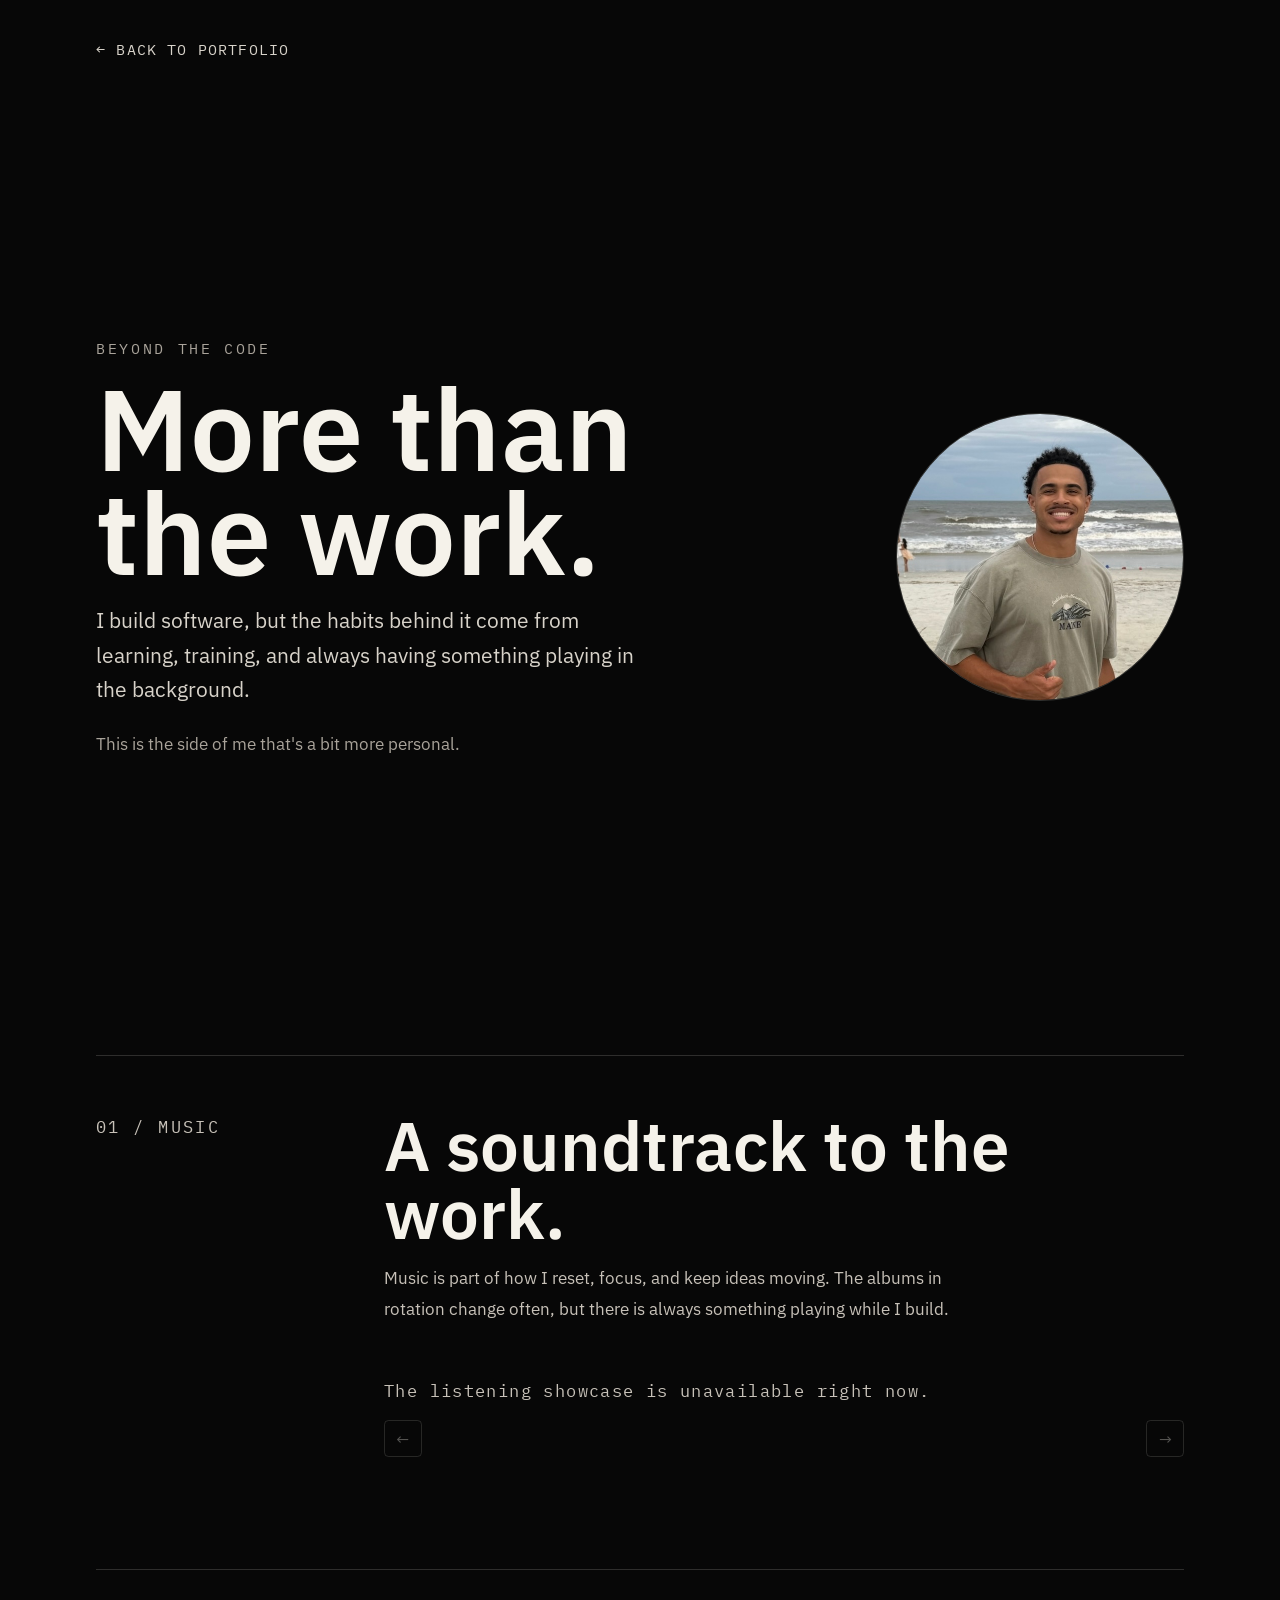
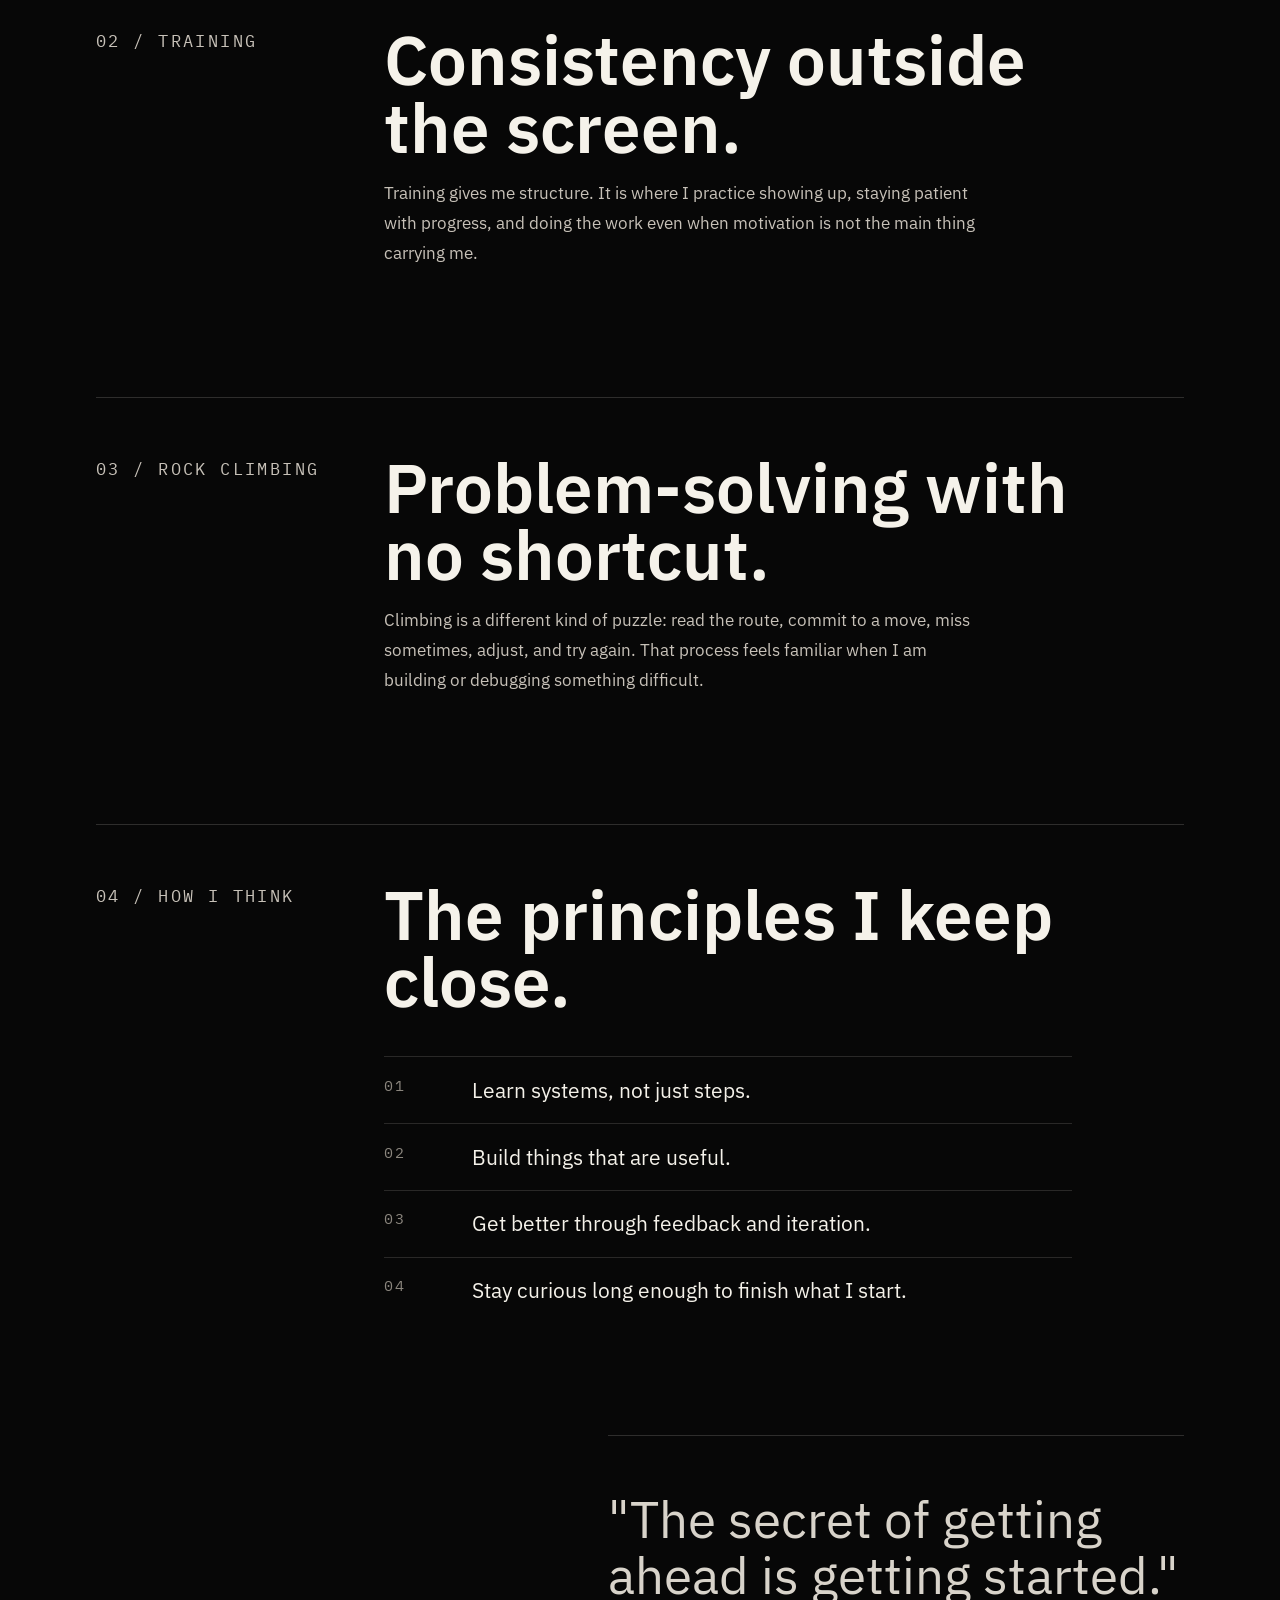
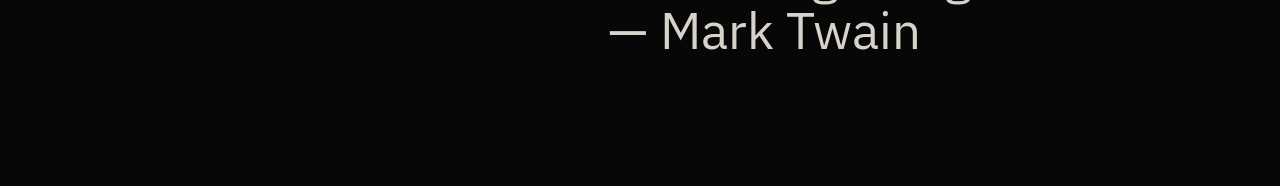
==== commit c7d1fd8a: "Tweaking overview" ====
--- a/about.html
+++ b/about.html
@@ -40,7 +40,7 @@
         <h2 id="about-music-title">A soundtrack to the work.</h2>
         <p>
           Music is part of how I reset, focus, and keep ideas moving. The albums in rotation
-          change often, but there is almost always something playing while I build.
+          change often, but there is always something playing while I build.
         </p>
         <div
           class="about-album-showcase"
@@ -123,7 +123,7 @@
     </section>
 
     <p class="about-page-closing">
-      The work is professional. The person behind it is always growing.
+      "The secret of getting ahead is getting started." — Mark Twain
     </p>
   </main>
 
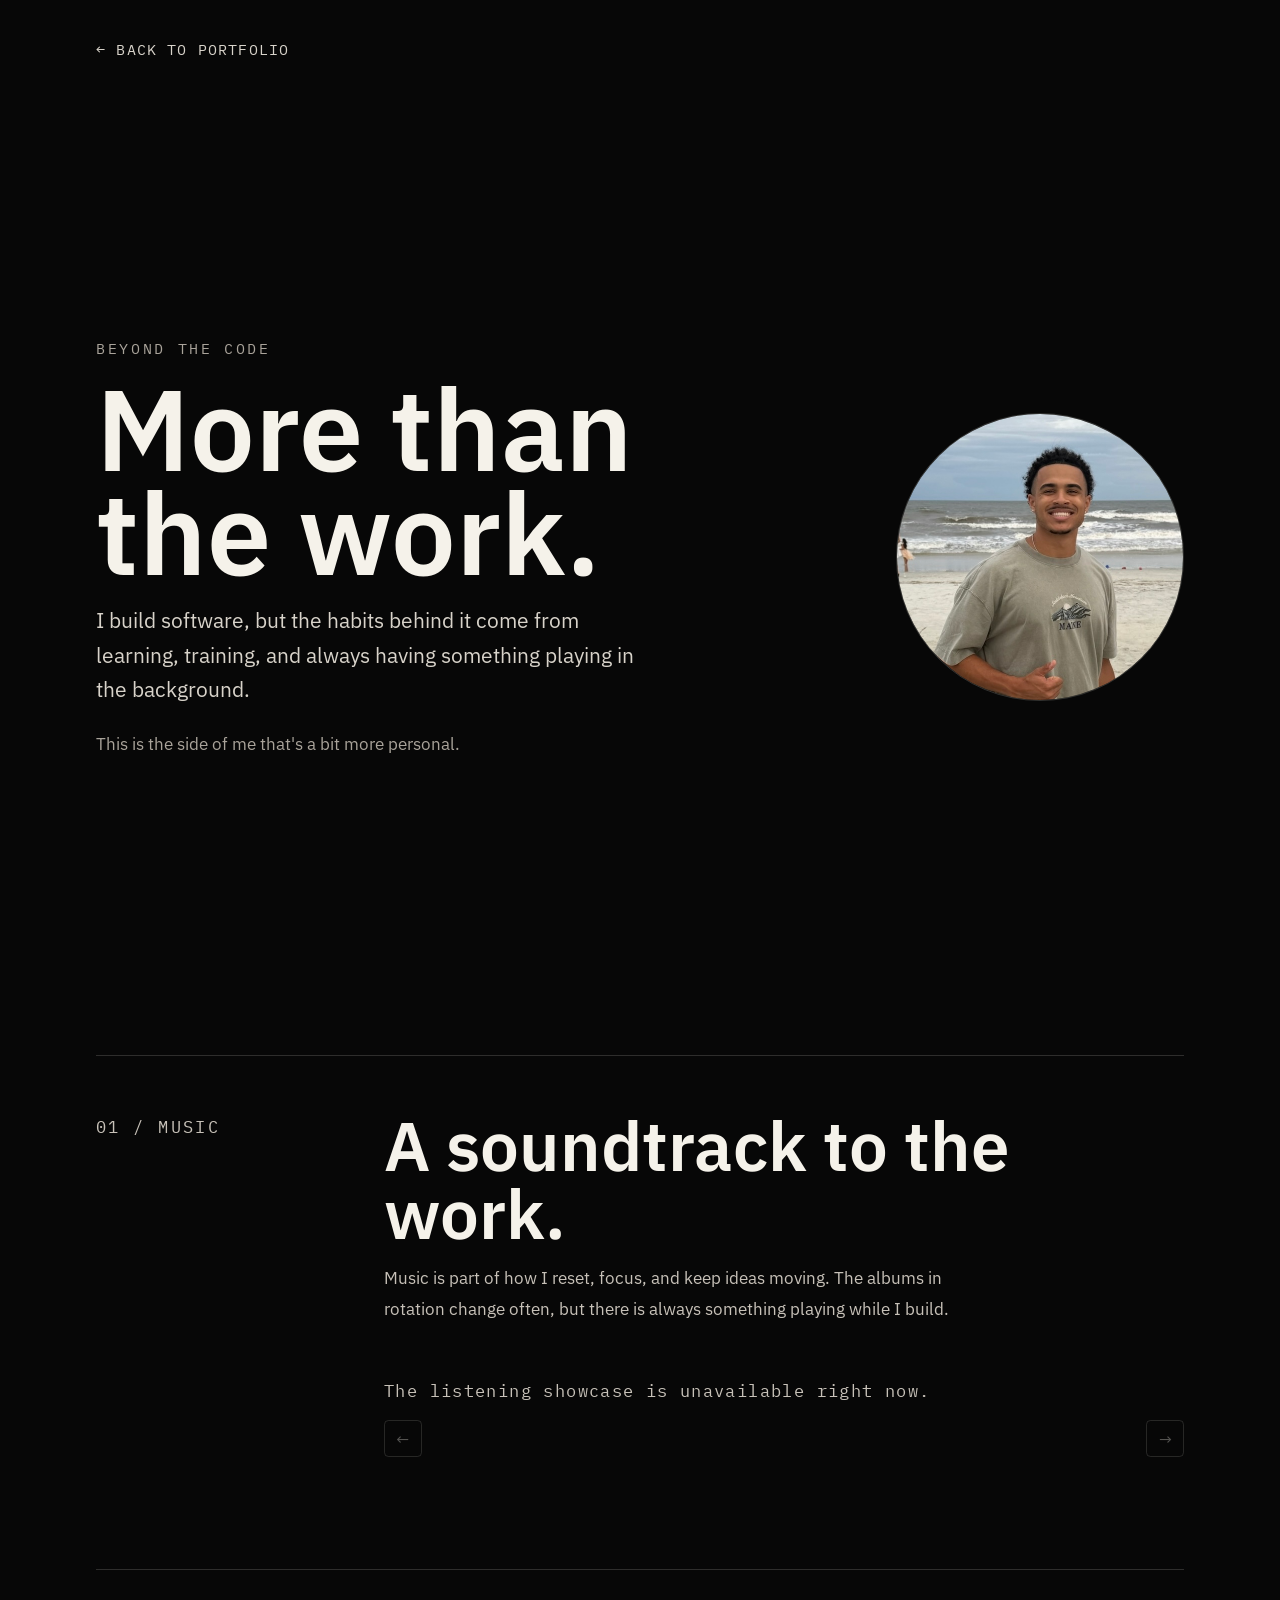
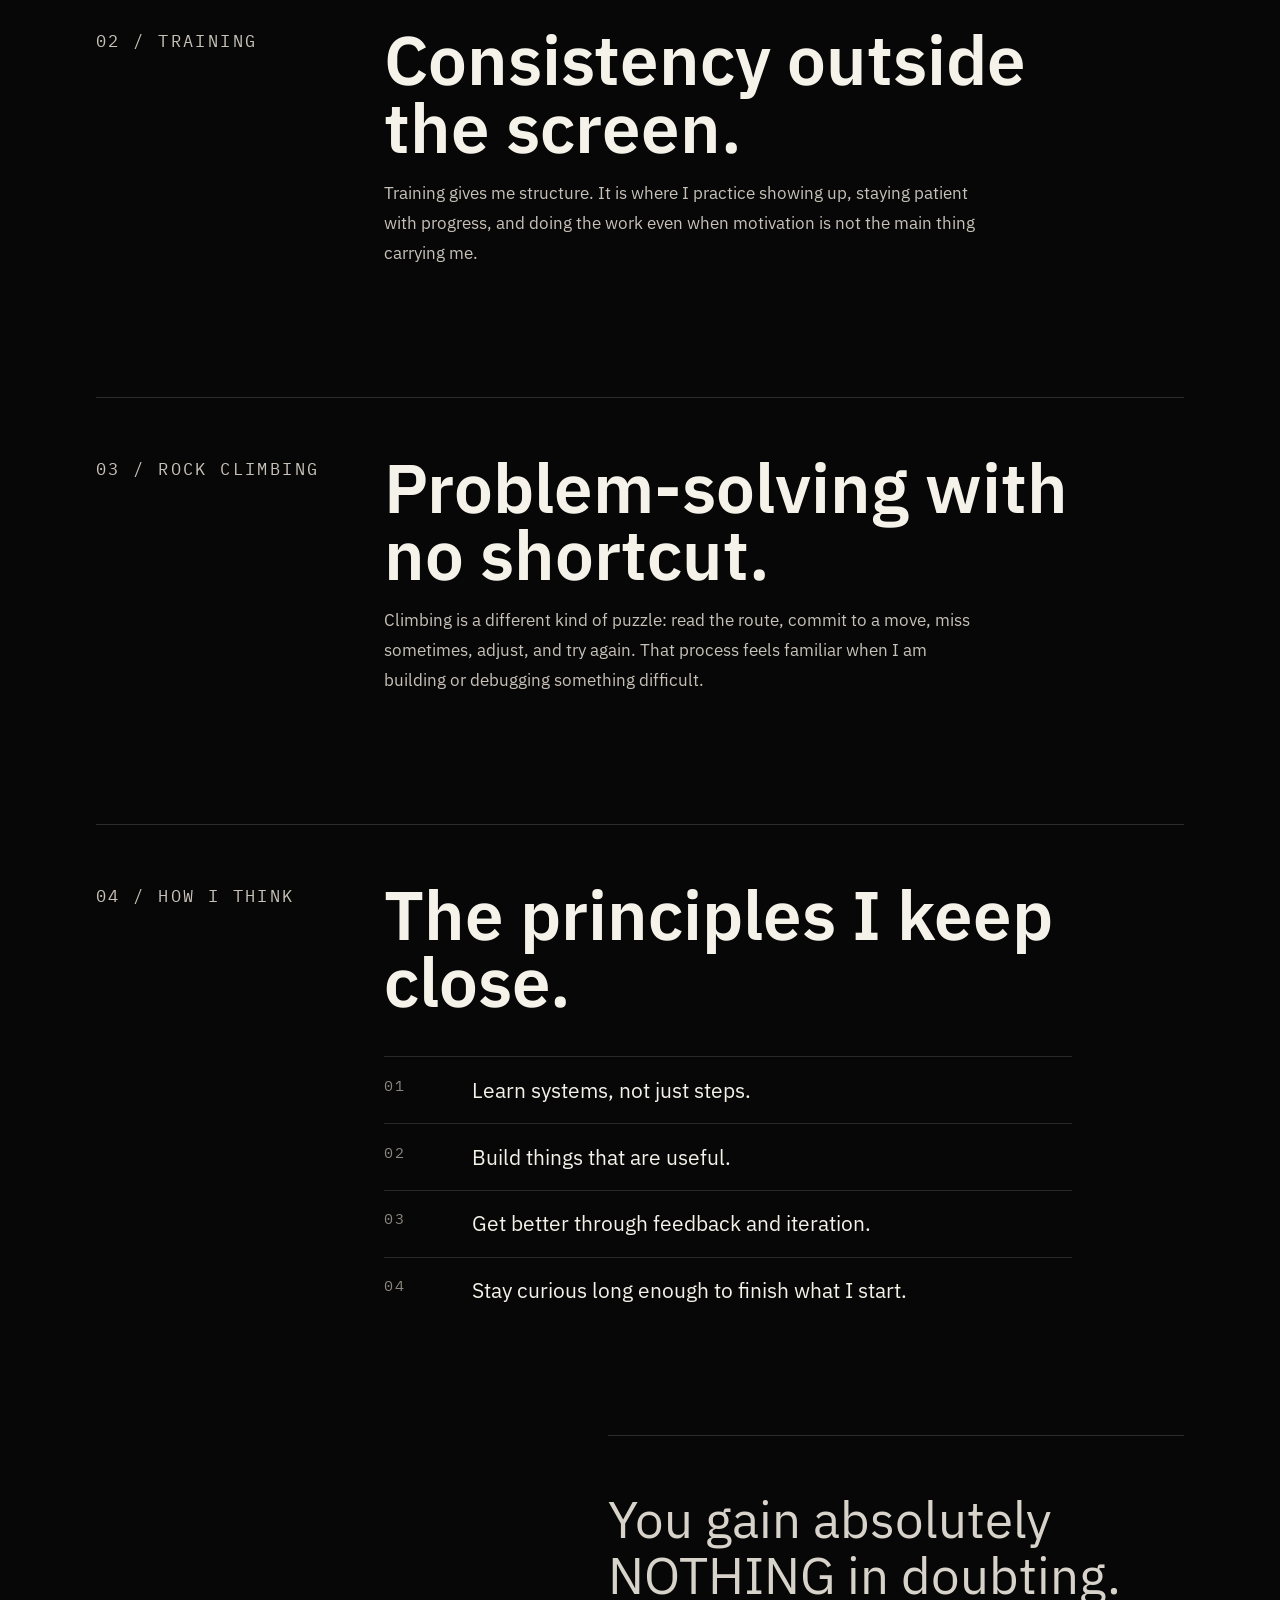
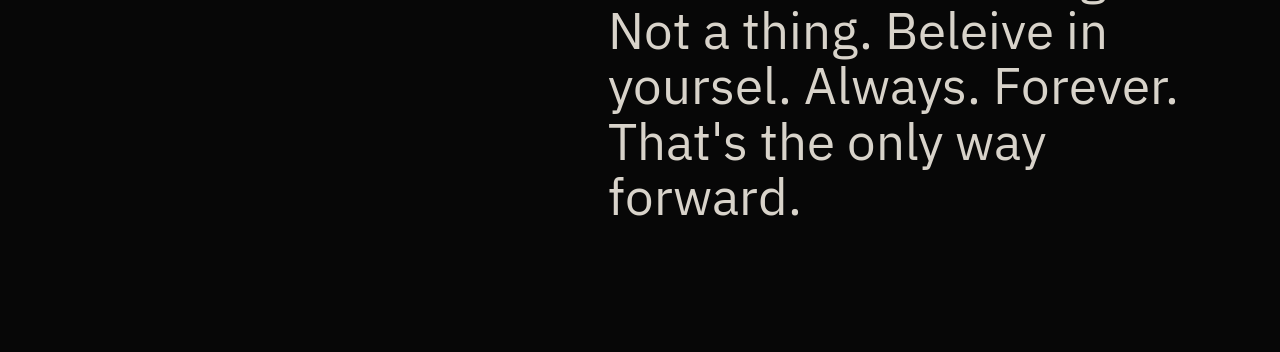
==== commit ed9db90f: "updated about page" ====
--- a/about.html
+++ b/about.html
@@ -6,6 +6,7 @@
   <meta name="description" content="A personal about page for B.J. Saunders, focused on the interests and routines behind the portfolio." />
   <meta name="viewport" content="width=device-width, initial-scale=1" />
   <link rel="stylesheet" href="styles.css" />
+  <link rel="stylesheet" href="about-player.css" />
 </head>
 <body class="about-page">
   <div class="page-transition-overlay" aria-hidden="true"></div>
@@ -123,7 +124,8 @@
     </section>
 
     <p class="about-page-closing">
-      "The secret of getting ahead is getting started." — Mark Twain
+      You gain absolutely NOTHING in doubting. Not a thing.
+      Beleive in yoursel. Always. Forever. That's the only way forward.
     </p>
   </main>
 
@@ -158,7 +160,6 @@
         event.preventDefault();
 
         if (isReturnTransitioning) return;
-
         isReturnTransitioning = true;
         document.body.classList.add('is-return-transitioning');
 
@@ -169,5 +170,6 @@
     })();
   </script>
   <script src="about.js" defer></script>
+  <script src="about-player.js" defer></script>
 </body>
 </html>
--- a/styles.css
+++ b/styles.css
@@ -1269,3 +1269,24 @@
     display: none;
   }
 }
+
+/* Site footer */
+.site-footer {
+  max-width: 1040px;
+  margin: 4rem auto 0;
+  padding: 2rem 1.5rem;
+  border-top: 1px solid var(--line);
+  text-align: center;
+}
+
+.site-footer p {
+  margin: 0;
+  font-size: var(--step--1);
+  color: var(--muted);
+}
+
+.site-footer [data-visitor-count] {
+  font-family: var(--font-mono);
+  color: var(--text);
+  font-variant-numeric: tabular-nums;
+}
--- a/about-player.css
+++ b/about-player.css
@@ -0,0 +1,229 @@
+.about-now-playing {
+  position: absolute;
+  top: clamp(1rem, 3vw, 2rem);
+  right: clamp(1rem, 3vw, 2rem);
+  bottom: auto;
+  z-index: 40;
+  width: min(19rem, calc(100vw - 2rem));
+  opacity: 0;
+  pointer-events: none;
+  transform: translateY(-0.75rem);
+  transition: opacity 220ms ease, transform 220ms ease;
+}
+
+.about-now-playing.is-ready {
+  opacity: 1;
+  pointer-events: auto;
+  transform: translateY(0);
+}
+
+.about-now-playing-shell {
+  position: relative;
+}
+
+.about-now-playing-link {
+  display: grid;
+  grid-template-columns: 4.25rem minmax(0, 1fr);
+  align-items: center;
+  gap: 0.9rem;
+  min-height: 5.75rem;
+  padding: 0.75rem 2.8rem 0.75rem 0.75rem;
+  border: 1px solid rgba(245, 242, 234, 0.2);
+  border-radius: 0.6rem;
+  background: rgba(15, 15, 15, 0.88);
+  box-shadow: 0 1rem 3rem rgba(0, 0, 0, 0.3);
+  color: #F5F2EA;
+  text-decoration: none;
+  backdrop-filter: blur(18px);
+  -webkit-backdrop-filter: blur(18px);
+  transition: border-color 180ms ease, transform 180ms ease, background 180ms ease;
+}
+
+.about-now-playing-link:hover,
+.about-now-playing-link:focus-visible {
+  border-color: rgba(245, 242, 234, 0.48);
+  background: rgba(22, 22, 22, 0.94);
+  opacity: 1;
+  transform: translateY(-2px);
+}
+
+.about-now-playing-art-wrap {
+  position: relative;
+  width: 4.25rem;
+  aspect-ratio: 1;
+  overflow: hidden;
+  border: 1px solid rgba(245, 242, 234, 0.14);
+  border-radius: 0.35rem;
+  background: #1b1b1b;
+}
+
+.about-now-playing-art {
+  display: block;
+  width: 100%;
+  height: 100%;
+  object-fit: cover;
+}
+
+.about-now-playing-copy {
+  min-width: 0;
+}
+
+.about-now-playing-status {
+  display: flex;
+  align-items: center;
+  gap: 0.55rem;
+  margin-bottom: 0.36rem;
+  color: #9D978E;
+  font-family: var(--font-mono);
+  font-size: 0.62rem;
+  font-weight: 500;
+  letter-spacing: 0.13em;
+  line-height: 1.2;
+  text-transform: uppercase;
+}
+
+.about-now-playing-bars {
+  display: inline-flex;
+  align-items: flex-end;
+  gap: 2px;
+  width: 0.9rem;
+  height: 0.8rem;
+}
+
+.about-now-playing-bars span {
+  width: 2px;
+  height: 30%;
+  background: currentColor;
+  transform-origin: bottom;
+}
+
+.about-now-playing.is-playing .about-now-playing-bars span:nth-child(1) {
+  animation: aboutPlayerBar 0.78s ease-in-out infinite alternate;
+}
+
+.about-now-playing.is-playing .about-now-playing-bars span:nth-child(2) {
+  animation: aboutPlayerBar 0.56s ease-in-out 0.12s infinite alternate;
+}
+
+.about-now-playing.is-playing .about-now-playing-bars span:nth-child(3) {
+  animation: aboutPlayerBar 0.68s ease-in-out 0.2s infinite alternate;
+}
+
+.about-now-playing-title,
+.about-now-playing-artist,
+.about-now-playing-album {
+  display: block;
+  min-width: 0;
+  overflow: hidden;
+  text-overflow: ellipsis;
+  white-space: nowrap;
+}
+
+.about-now-playing-title {
+  color: #F5F2EA;
+  font-family: var(--font-sans);
+  font-size: 0.94rem;
+  font-weight: 600;
+  line-height: 1.35;
+}
+
+.about-now-playing-artist {
+  margin-top: 0.12rem;
+  color: #C7C1B8;
+  font-size: 0.79rem;
+  line-height: 1.35;
+}
+
+.about-now-playing-album {
+  margin-top: 0.13rem;
+  color: #817C74;
+  font-family: var(--font-mono);
+  font-size: 0.64rem;
+  line-height: 1.35;
+}
+
+.about-now-playing-toggle {
+  position: absolute;
+  top: 0.55rem;
+  right: 0.55rem;
+  z-index: 2;
+  display: inline-grid;
+  place-items: center;
+  width: 1.75rem;
+  height: 1.75rem;
+  padding: 0;
+  border: 0;
+  border-radius: 50%;
+  background: transparent;
+  color: #8D877F;
+  cursor: pointer;
+  font-family: var(--font-mono);
+  font-size: 0.95rem;
+  line-height: 1;
+  transition: color 160ms ease, background 160ms ease;
+}
+
+.about-now-playing-toggle:hover,
+.about-now-playing-toggle:focus-visible {
+  background: rgba(245, 242, 234, 0.08);
+  color: #F5F2EA;
+}
+
+.about-now-playing.is-collapsed {
+  width: auto;
+}
+
+.about-now-playing.is-collapsed .about-now-playing-link {
+  display: none;
+}
+
+.about-now-playing.is-collapsed .about-now-playing-toggle {
+  position: static;
+  width: 3.1rem;
+  height: 3.1rem;
+  border: 1px solid rgba(245, 242, 234, 0.22);
+  border-radius: 50%;
+  background: rgba(15, 15, 15, 0.9);
+  box-shadow: 0 0.75rem 2rem rgba(0, 0, 0, 0.28);
+  color: #F5F2EA;
+  backdrop-filter: blur(18px);
+  -webkit-backdrop-filter: blur(18px);
+}
+
+@keyframes aboutPlayerBar {
+  from { transform: scaleY(0.45); }
+  to { transform: scaleY(1); }
+}
+
+@media (max-width: 640px) {
+  .about-now-playing {
+    top: 4.25rem;
+    right: 1rem;
+    bottom: auto;
+    left: auto;
+    width: min(18rem, calc(100vw - 2rem));
+  }
+
+  .about-now-playing.is-collapsed {
+    right: 1rem;
+    left: auto;
+  }
+
+  .about-now-playing-link {
+    grid-template-columns: 3.75rem minmax(0, 1fr);
+    min-height: 5.25rem;
+  }
+
+  .about-now-playing-art-wrap {
+    width: 3.75rem;
+  }
+}
+
+@media (prefers-reduced-motion: reduce) {
+  .about-now-playing,
+  .about-now-playing-link,
+  .about-now-playing-bars span {
+    animation: none !important;
+    transition: none !important;
+  }
+}
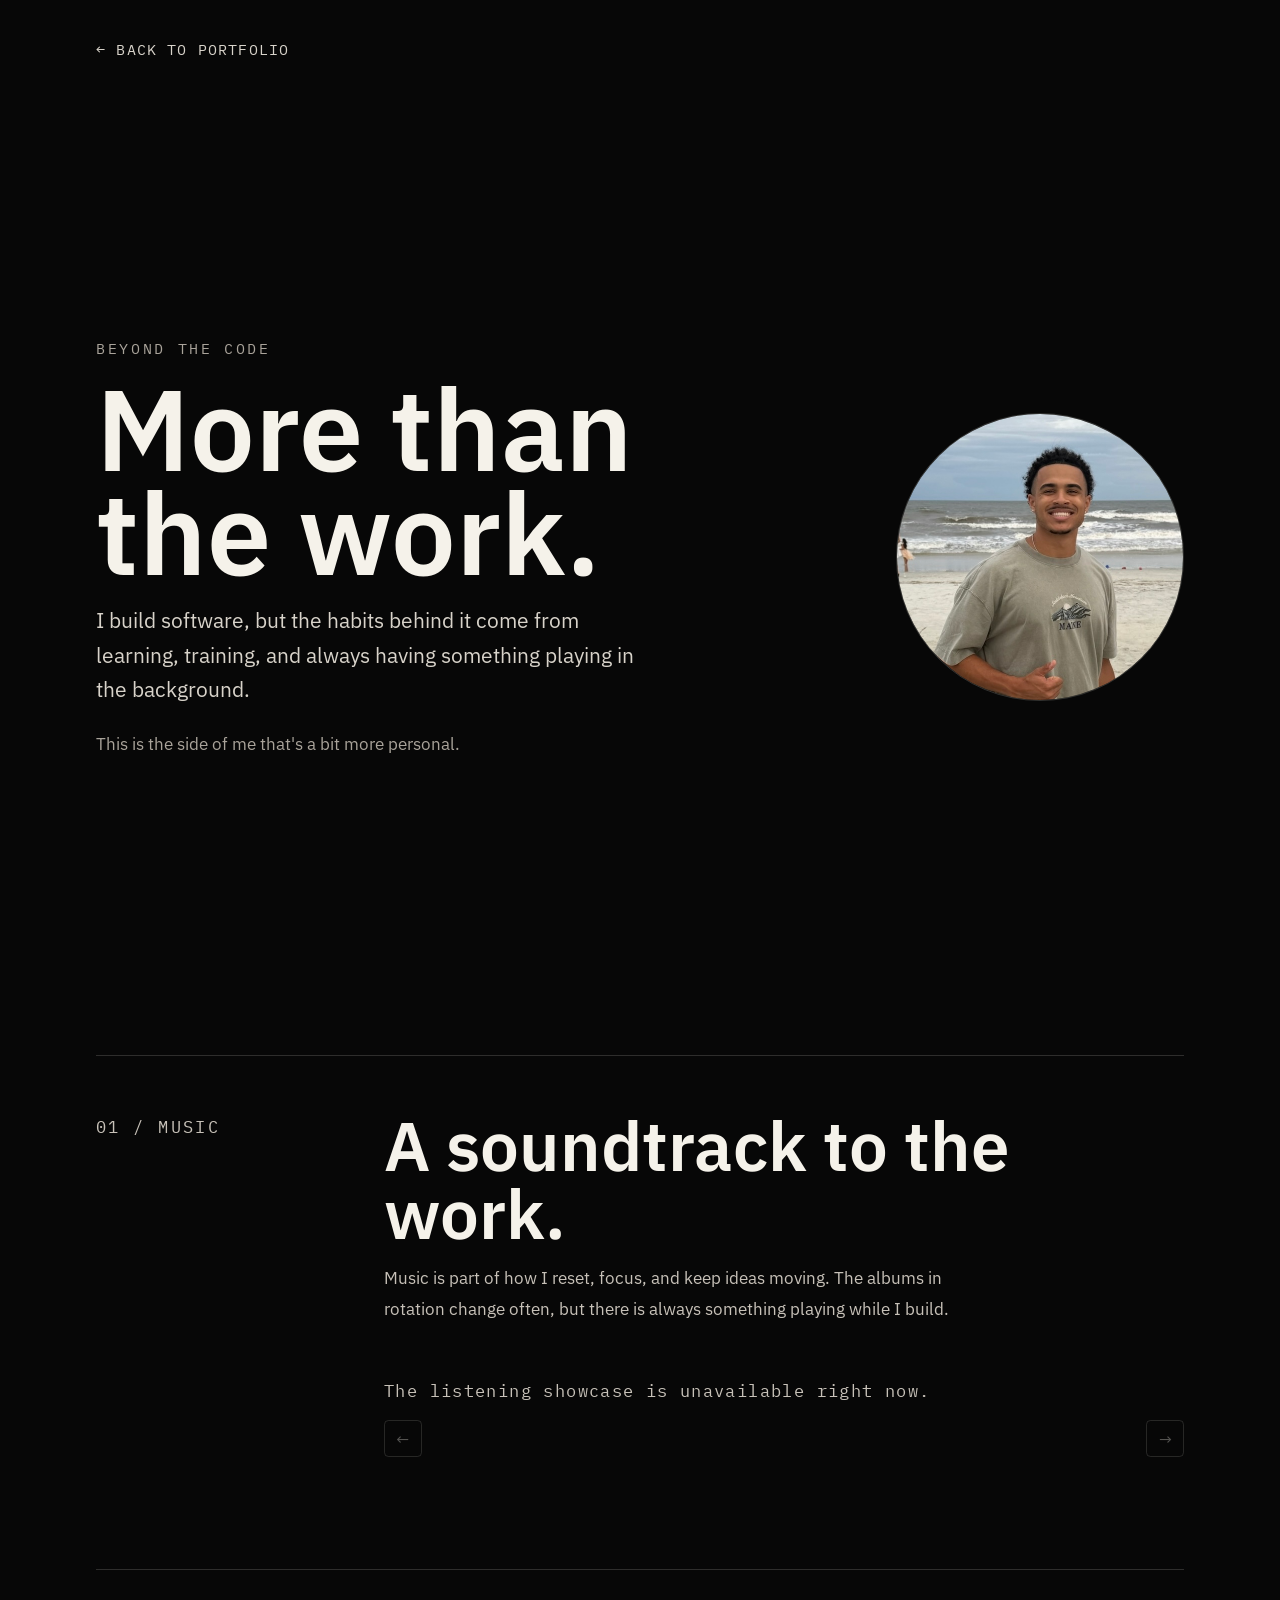
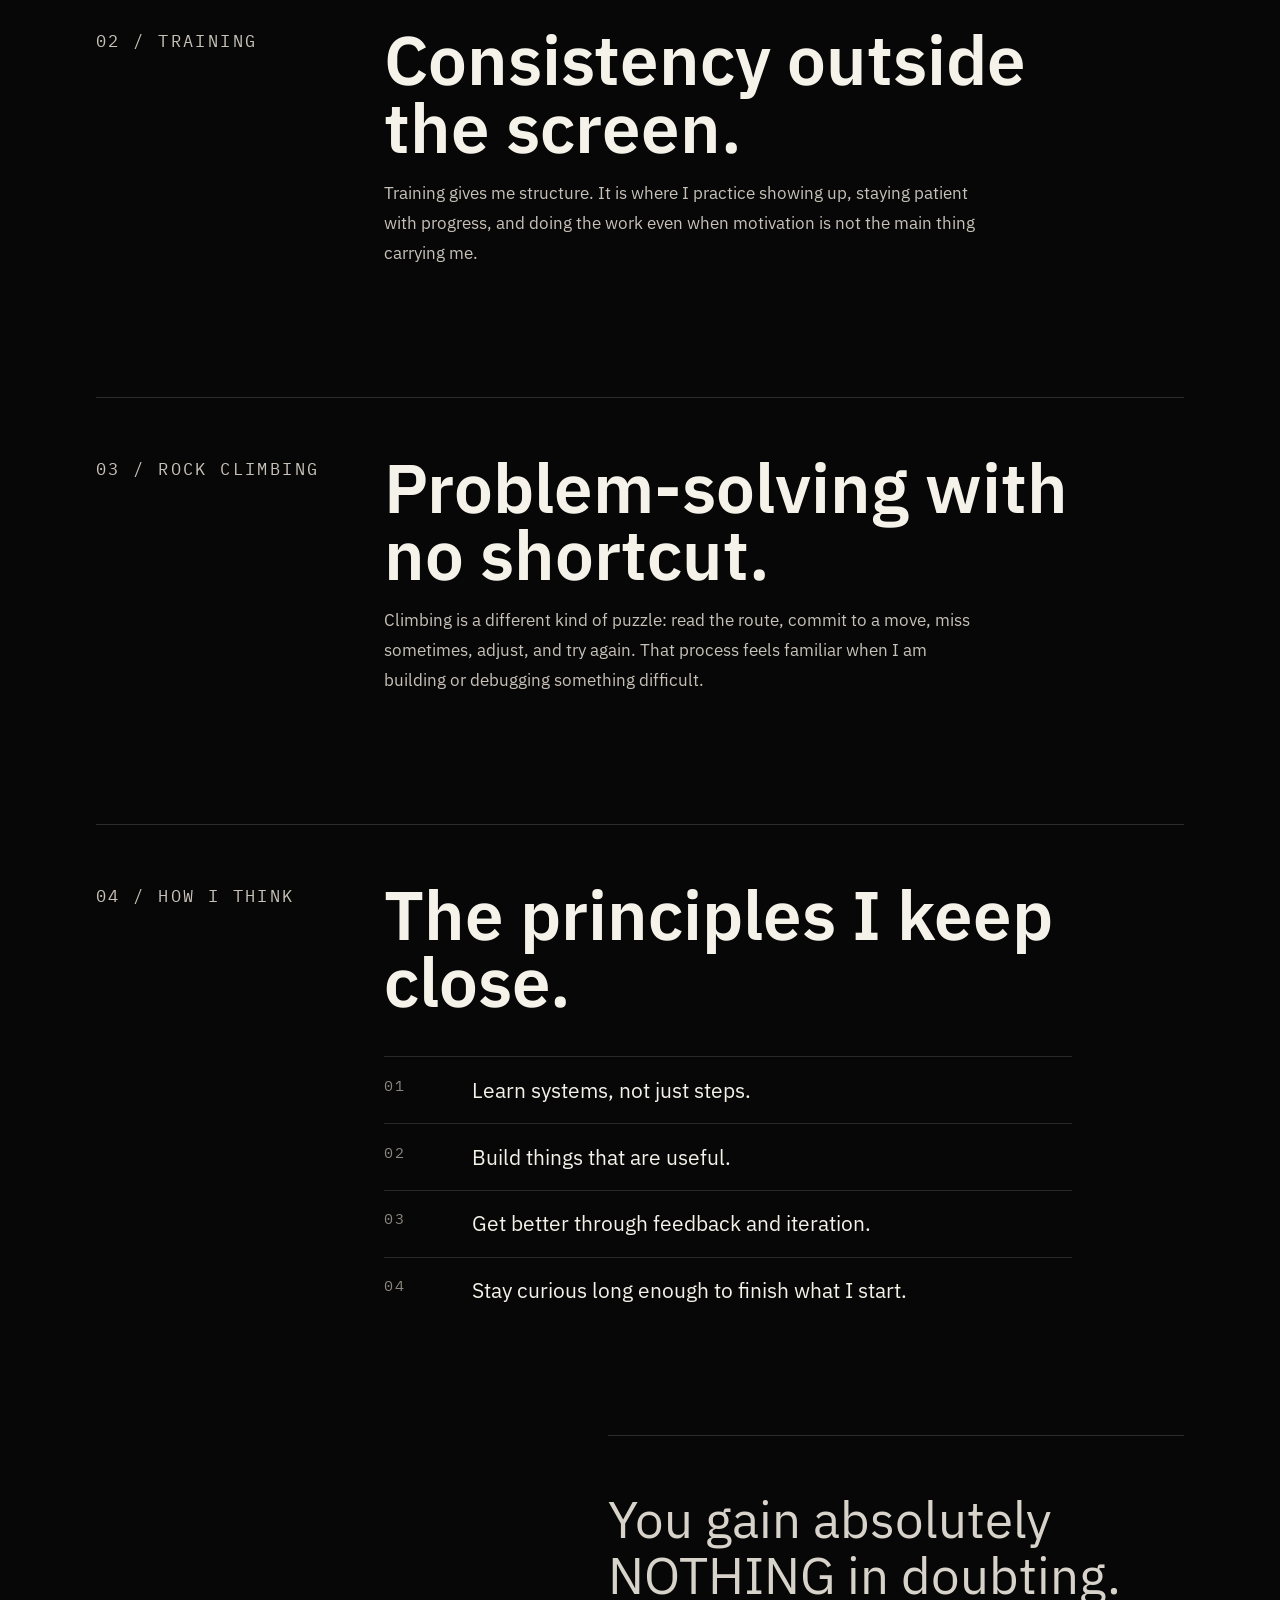
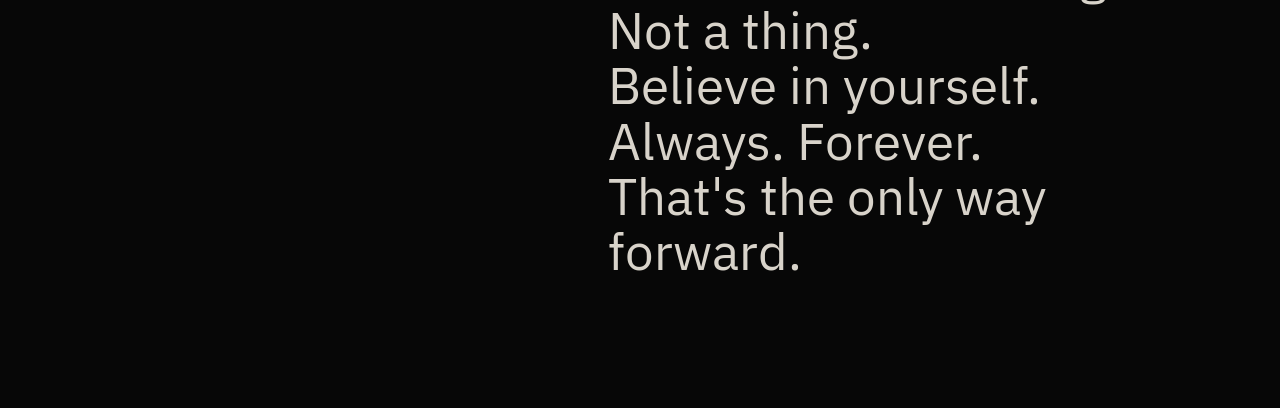
==== commit f0b2857e: "Fix typos in about page closing message Correct "Beleive"/"yoursel" and break the new closing messag" ====
--- a/about.html
+++ b/about.html
@@ -124,8 +124,9 @@
     </section>
 
     <p class="about-page-closing">
-      You gain absolutely NOTHING in doubting. Not a thing.
-      Beleive in yoursel. Always. Forever. That's the only way forward.
+      You gain absolutely NOTHING in doubting. Not a thing.<br />
+      Believe in yourself. Always. Forever.<br />
+      That's the only way forward.
     </p>
   </main>
 
